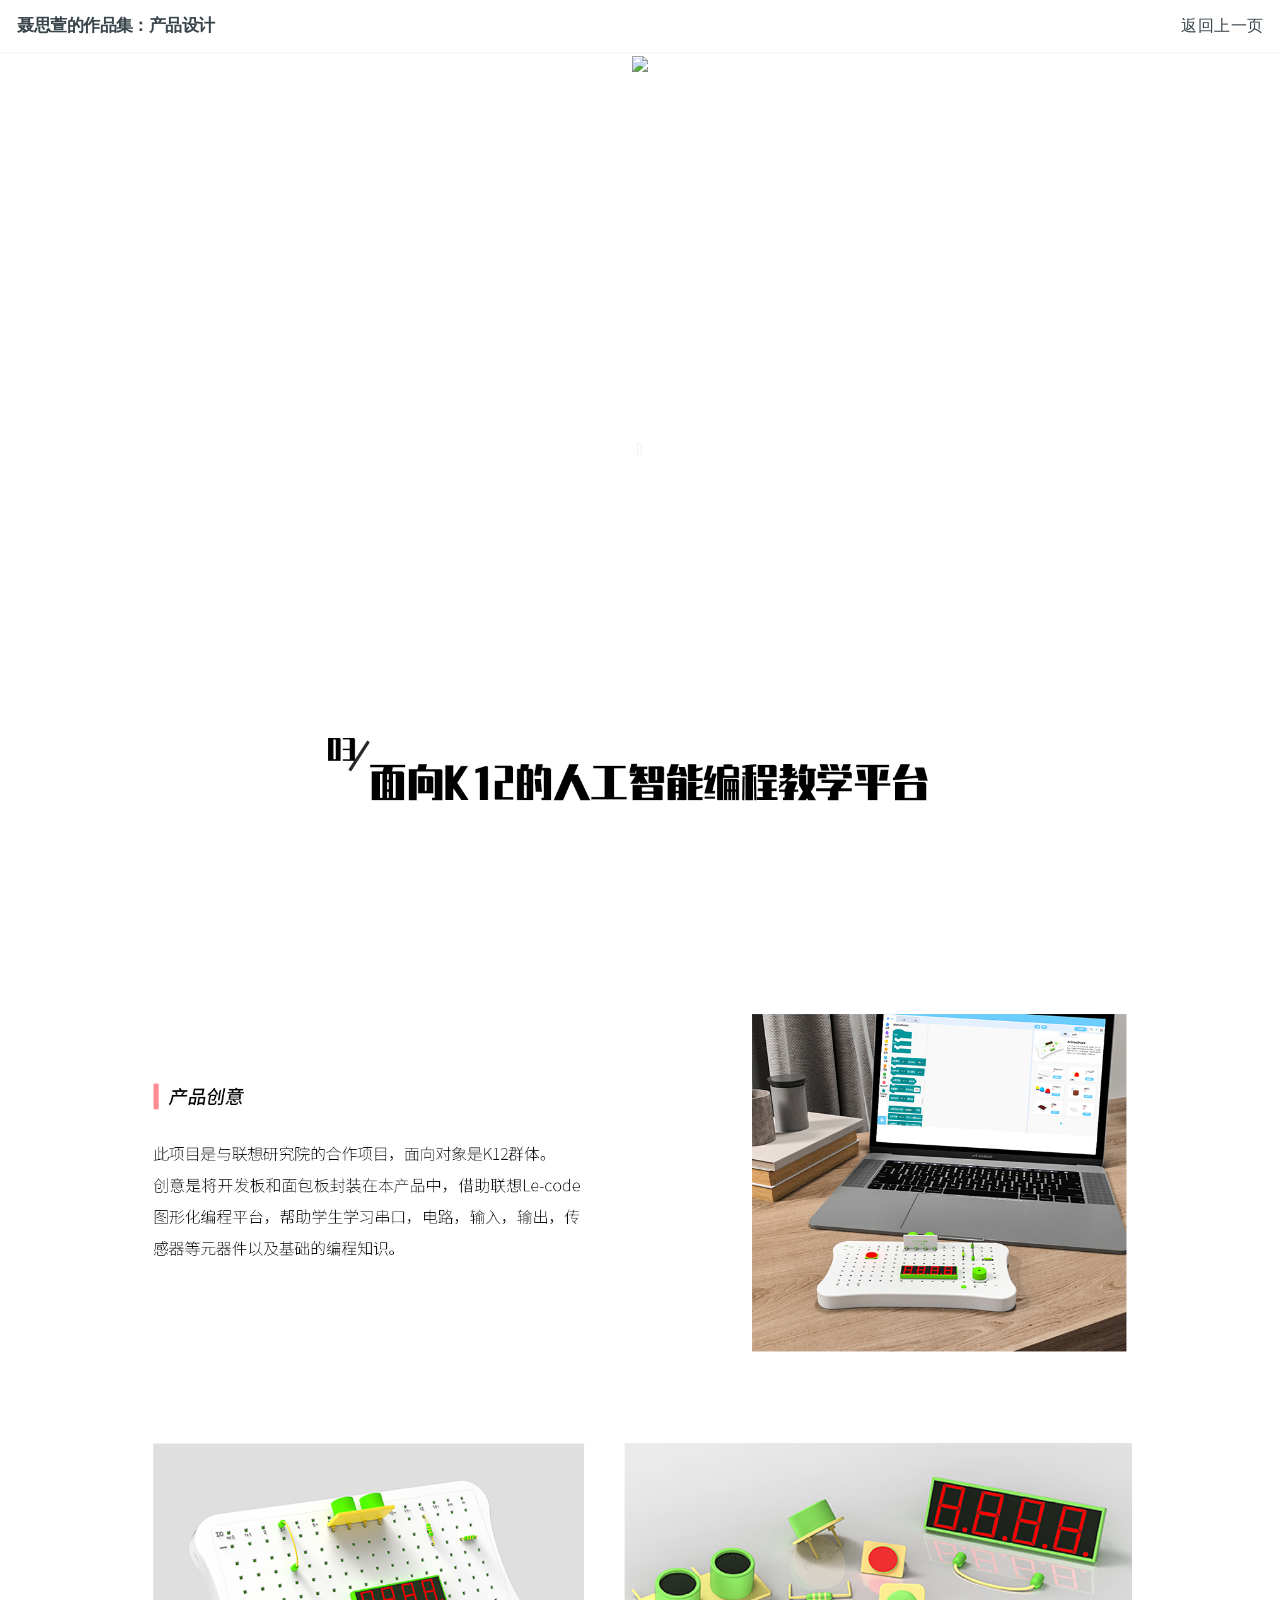
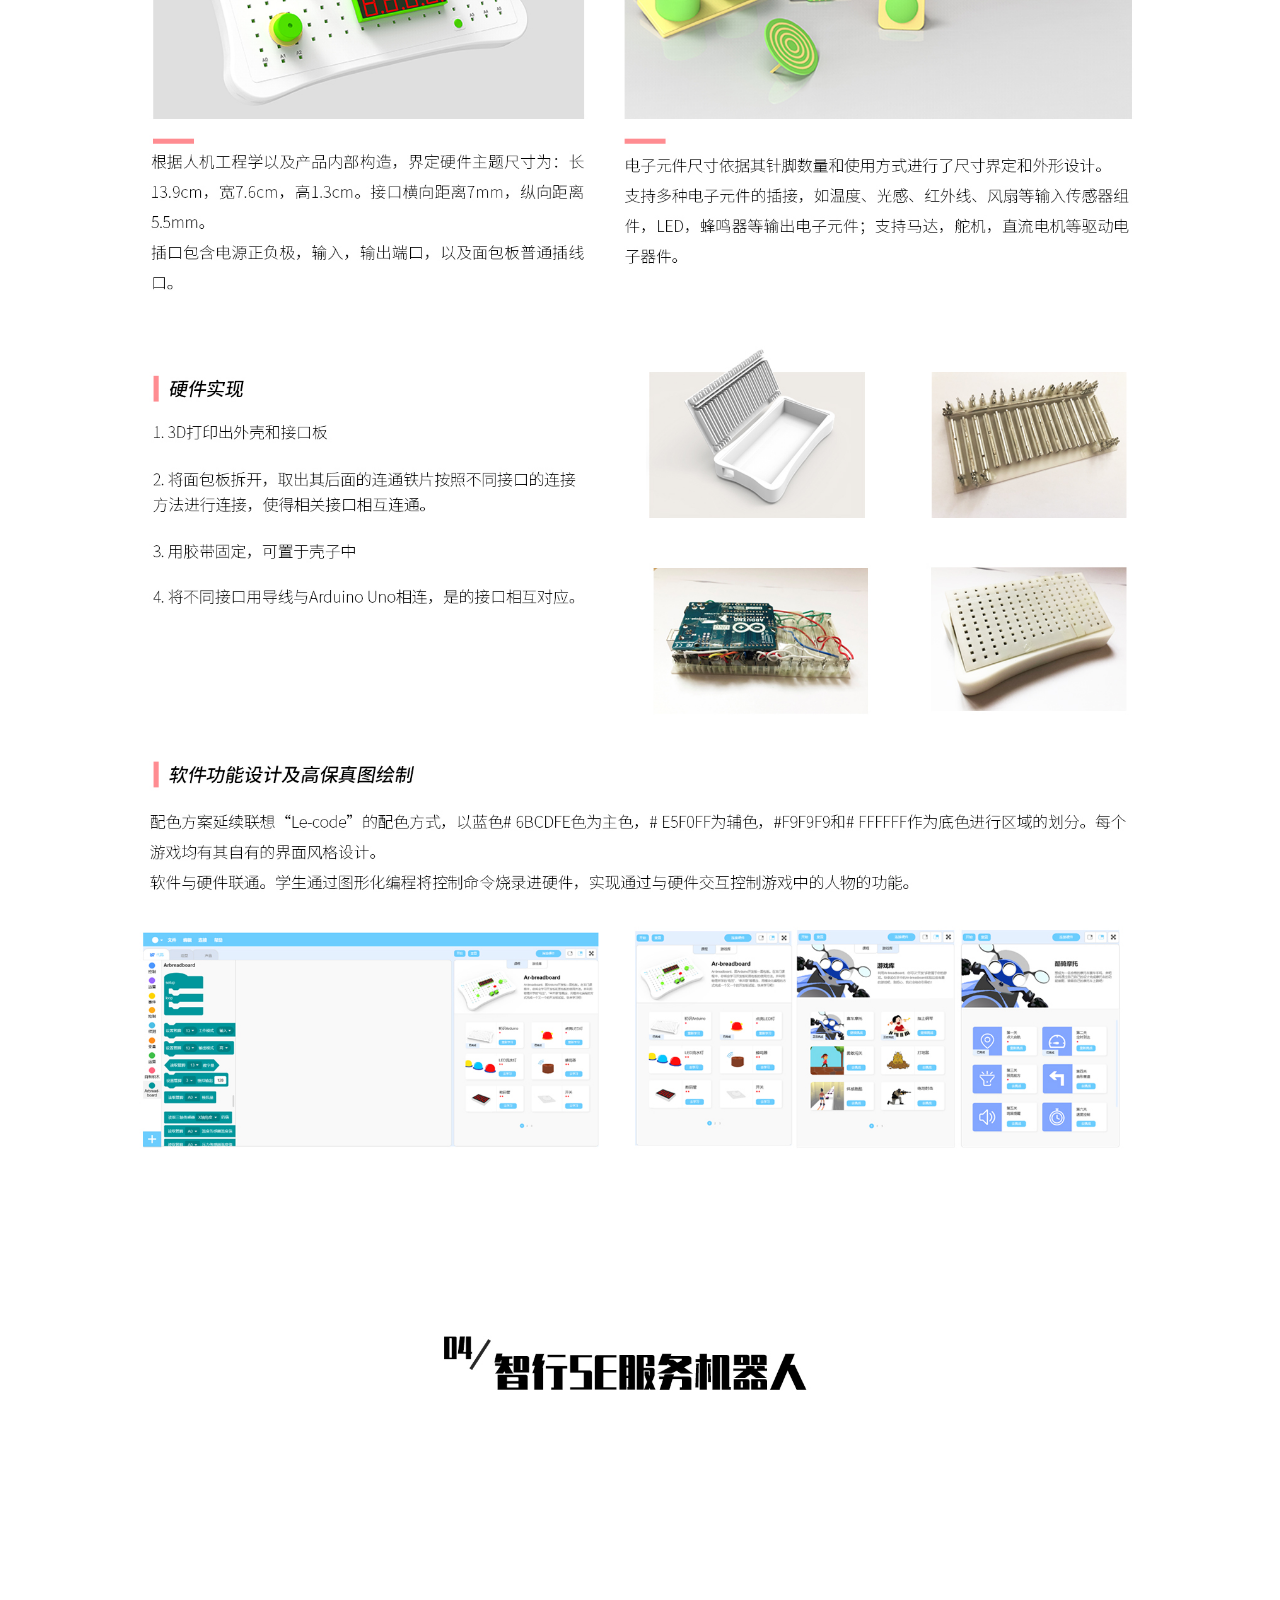
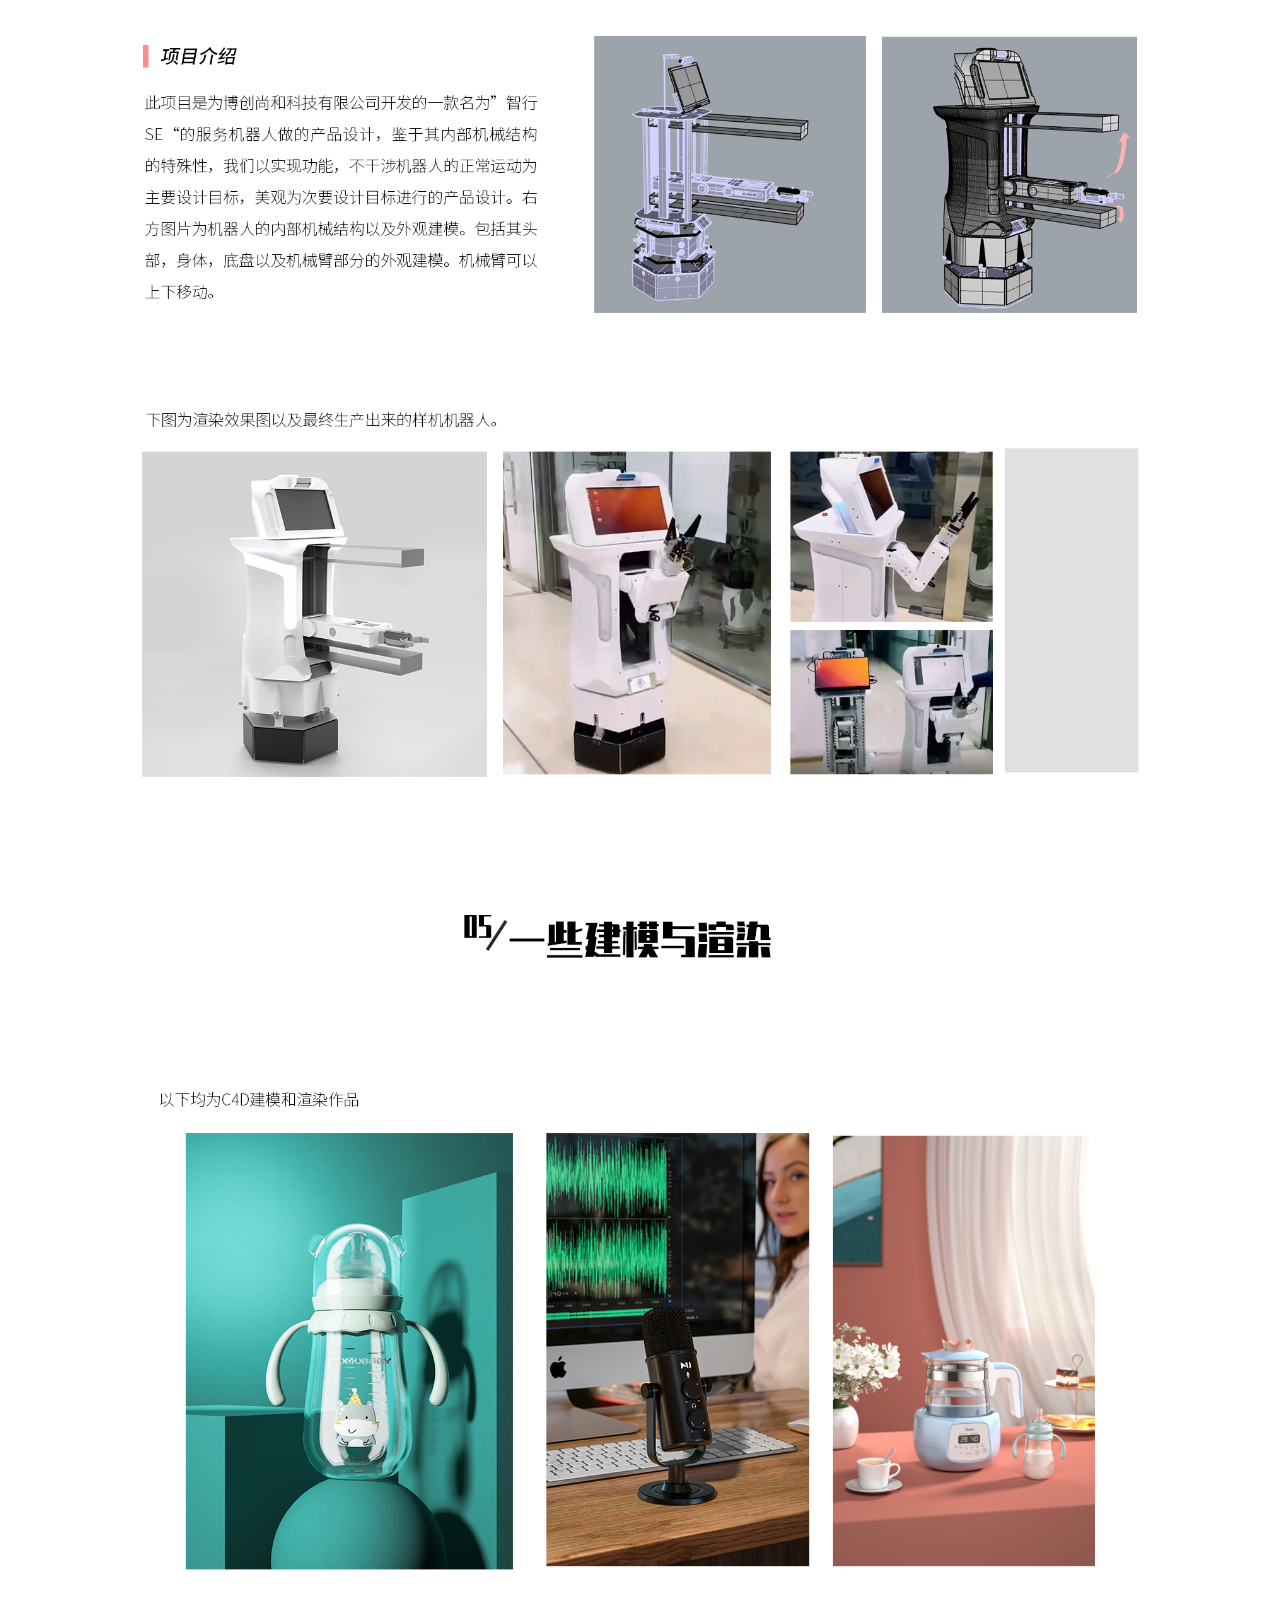
==== ID.html @ 403e27be "Rename pr.html to ID.html" ====
<!DOCTYPE html>
<html>

<head>
    <meta charset="utf-8" />
    <meta name="viewport" content="width=device-width, initial-scale=1, user-scalable=no" />
    <link rel="stylesheet" href="assets/css/main.css" />
    <noscript>
        <link rel="stylesheet" href="assets/css/noscript.css" />
    </noscript>

    <title>作品集：产品设计作品</title>
    <style>
        img {
            max-width: 90%;
        }
    </style>
</head>

<body>

    <!-- Header -->
    <header id="header">
        <h1>聂思萱的作品集：产品设计</h1>
        <nav>
            <ul>
                <li><a href="javascript:history.go(-1);">返回上一页</a></li>
            </ul>
        </nav>
    </header>
    <p style="text-align: center;">

        <img src="./images/01.jpg">

    </p>
    <iframe src="//player.bilibili.com/player.html?aid=780951243&bvid=BV1B24y1M7Qs&cid=1052634555&page=1&high_quality=1&danmaku=0" allowfullscreen="allowfullscreen" width="100%" height="500" scrolling="no" frameborder="0" sandbox="allow-top-navigation allow-same-origin allow-forms allow-scripts"></iframe> 
      <p style="text-align: center;">

        <img src="./images/02.jpg">

    </p>


    </p>
</body>

</html>
---- assets/css/main.css ----
@import url("https://fonts.googleapis.com/css?family=Source+Sans+Pro:300,900");
@import url("fontawesome-all.min.css");

/*
	Big Picture by HTML5 UP
	html5up.net | @ajlkn
	Free for personal and commercial use under the CCA 3.0 license (html5up.net/license)
*/

html,
body,
div,
span,
applet,
object,
iframe,
h1,
h2,
h3,
h4,
h5,
h6,
p,
blockquote,
pre,
a,
abbr,
acronym,
address,
big,
cite,
code,
del,
dfn,
em,
img,
ins,
kbd,
q,
s,
samp,
small,
strike,
strong,
sub,
sup,
tt,
var,
b,
u,
i,
center,
dl,
dt,
dd,
ol,
ul,
li,
fieldset,
form,
label,
legend,
table,
caption,
tbody,
tfoot,
thead,
tr,
th,
td,
article,
aside,
canvas,
details,
embed,
figure,
figcaption,
footer,
header,
hgroup,
menu,
nav,
output,
ruby,
section,
summary,
time,
mark,
audio,
video {
    margin: 0;
    padding: 0;
    border: 0;
    font-size: 100%;
    font: inherit;
    vertical-align: baseline;
}

article,
aside,
details,
figcaption,
figure,
footer,
header,
hgroup,
menu,
nav,
section {
    display: block;
}

body {
    line-height: 1;
}

ol,
ul {
    list-style: none;
}

blockquote,
q {
    quotes: none;
}

blockquote:before,
blockquote:after,
q:before,
q:after {
    content: '';
    content: none;
}

table {
    border-collapse: collapse;
    border-spacing: 0;
}

body {
    -webkit-text-size-adjust: none;
}

mark {
    background-color: transparent;
    color: inherit;
}

input::-moz-focus-inner {
    border: 0;
    padding: 0;
}

input,
select,
textarea {
    -moz-appearance: none;
    -webkit-appearance: none;
    -ms-appearance: none;
    appearance: none;
}

/* Basic */

@-ms-viewport {
    width: device-width;
}

html {
    height: 100%;
}

html {
    box-sizing: border-box;
}

*,
*:before,
*:after {
    box-sizing: inherit;
}

body {
    background: #ffffff;
    height: 100%;
    min-width: 320px;
}

body.is-preload *,
body.is-preload *:before,
body.is-preload *:after {
    -moz-animation: none !important;
    -webkit-animation: none !important;
    -ms-animation: none !important;
    animation: none !important;
    -moz-transition: none !important;
    -webkit-transition: none !important;
    -ms-transition: none !important;
    transition: none !important;
}

/* Spinner */

@-moz-keyframes spinner-rotate {
    0% {
        -moz-transform: scale(1) rotate(0deg);
        -webkit-transform: scale(1) rotate(0deg);
        -ms-transform: scale(1) rotate(0deg);
        transform: scale(1) rotate(0deg);
    }

    100% {
        -moz-transform: scale(1) rotate(360deg);
        -webkit-transform: scale(1) rotate(360deg);
        -ms-transform: scale(1) rotate(360deg);
        transform: scale(1) rotate(360deg);
    }
}

@-webkit-keyframes spinner-rotate {
    0% {
        -moz-transform: scale(1) rotate(0deg);
        -webkit-transform: scale(1) rotate(0deg);
        -ms-transform: scale(1) rotate(0deg);
        transform: scale(1) rotate(0deg);
    }

    100% {
        -moz-transform: scale(1) rotate(360deg);
        -webkit-transform: scale(1) rotate(360deg);
        -ms-transform: scale(1) rotate(360deg);
        transform: scale(1) rotate(360deg);
    }
}

@-ms-keyframes spinner-rotate {
    0% {
        -moz-transform: scale(1) rotate(0deg);
        -webkit-transform: scale(1) rotate(0deg);
        -ms-transform: scale(1) rotate(0deg);
        transform: scale(1) rotate(0deg);
    }

    100% {
        -moz-transform: scale(1) rotate(360deg);
        -webkit-transform: scale(1) rotate(360deg);
        -ms-transform: scale(1) rotate(360deg);
        transform: scale(1) rotate(360deg);
    }
}

@keyframes spinner-rotate {
    0% {
        -moz-transform: scale(1) rotate(0deg);
        -webkit-transform: scale(1) rotate(0deg);
        -ms-transform: scale(1) rotate(0deg);
        transform: scale(1) rotate(0deg);
    }

    100% {
        -moz-transform: scale(1) rotate(360deg);
        -webkit-transform: scale(1) rotate(360deg);
        -ms-transform: scale(1) rotate(360deg);
        transform: scale(1) rotate(360deg);
    }
}

/* Loader */

@-moz-keyframes spinner-show {
    0% {
        opacity: 0;
    }

    100% {
        opacity: 1;
    }
}

@-webkit-keyframes spinner-show {
    0% {
        opacity: 0;
    }

    100% {
        opacity: 1;
    }
}

@-ms-keyframes spinner-show {
    0% {
        opacity: 0;
    }

    100% {
        opacity: 1;
    }
}

@keyframes spinner-show {
    0% {
        opacity: 0;
    }

    100% {
        opacity: 1;
    }
}

@-moz-keyframes spinner-hide {
    0% {
        -moz-transform: scale(1) rotate(0deg);
        -webkit-transform: scale(1) rotate(0deg);
        -ms-transform: scale(1) rotate(0deg);
        transform: scale(1) rotate(0deg);
        color: #e5e6e7;
        z-index: 100001;
    }

    99% {
        -moz-transform: scale(0.5) rotate(360deg);
        -webkit-transform: scale(0.5) rotate(360deg);
        -ms-transform: scale(0.5) rotate(360deg);
        transform: scale(0.5) rotate(360deg);
        color: #e5e6e7;
        z-index: 100001;
    }

    100% {
        -moz-transform: scale(0.5) rotate(360deg);
        -webkit-transform: scale(0.5) rotate(360deg);
        -ms-transform: scale(0.5) rotate(360deg);
        transform: scale(0.5) rotate(360deg);
        color: #e5e6e7;
        z-index: -1;
    }
}

@-webkit-keyframes spinner-hide {
    0% {
        -moz-transform: scale(1) rotate(0deg);
        -webkit-transform: scale(1) rotate(0deg);
        -ms-transform: scale(1) rotate(0deg);
        transform: scale(1) rotate(0deg);
        color: #e5e6e7;
        z-index: 100001;
    }

    99% {
        -moz-transform: scale(0.5) rotate(360deg);
        -webkit-transform: scale(0.5) rotate(360deg);
        -ms-transform: scale(0.5) rotate(360deg);
        transform: scale(0.5) rotate(360deg);
        color: #e5e6e7;
        z-index: 100001;
    }

    100% {
        -moz-transform: scale(0.5) rotate(360deg);
        -webkit-transform: scale(0.5) rotate(360deg);
        -ms-transform: scale(0.5) rotate(360deg);
        transform: scale(0.5) rotate(360deg);
        color: #e5e6e7;
        z-index: -1;
    }
}

@-ms-keyframes spinner-hide {
    0% {
        -moz-transform: scale(1) rotate(0deg);
        -webkit-transform: scale(1) rotate(0deg);
        -ms-transform: scale(1) rotate(0deg);
        transform: scale(1) rotate(0deg);
        color: #e5e6e7;
        z-index: 100001;
    }

    99% {
        -moz-transform: scale(0.5) rotate(360deg);
        -webkit-transform: scale(0.5) rotate(360deg);
        -ms-transform: scale(0.5) rotate(360deg);
        transform: scale(0.5) rotate(360deg);
        color: #e5e6e7;
        z-index: 100001;
    }

    100% {
        -moz-transform: scale(0.5) rotate(360deg);
        -webkit-transform: scale(0.5) rotate(360deg);
        -ms-transform: scale(0.5) rotate(360deg);
        transform: scale(0.5) rotate(360deg);
        color: #e5e6e7;
        z-index: -1;
    }
}

@keyframes spinner-hide {
    0% {
        -moz-transform: scale(1) rotate(0deg);
        -webkit-transform: scale(1) rotate(0deg);
        -ms-transform: scale(1) rotate(0deg);
        transform: scale(1) rotate(0deg);
        color: #e5e6e7;
        z-index: 100001;
    }

    99% {
        -moz-transform: scale(0.5) rotate(360deg);
        -webkit-transform: scale(0.5) rotate(360deg);
        -ms-transform: scale(0.5) rotate(360deg);
        transform: scale(0.5) rotate(360deg);
        color: #e5e6e7;
        z-index: 100001;
    }

    100% {
        -moz-transform: scale(0.5) rotate(360deg);
        -webkit-transform: scale(0.5) rotate(360deg);
        -ms-transform: scale(0.5) rotate(360deg);
        transform: scale(0.5) rotate(360deg);
        color: #e5e6e7;
        z-index: -1;
    }
}

@-moz-keyframes overlay-hide {
    0% {
        opacity: 1;
        z-index: 100000;
    }

    15% {
        opacity: 1;
        z-index: 100000;
    }

    99% {
        opacity: 0;
        z-index: 100000;
    }

    100% {
        opacity: 0;
        z-index: -1;
    }
}

@-webkit-keyframes overlay-hide {
    0% {
        opacity: 1;
        z-index: 100000;
    }

    15% {
        opacity: 1;
        z-index: 100000;
    }

    99% {
        opacity: 0;
        z-index: 100000;
    }

    100% {
        opacity: 0;
        z-index: -1;
    }
}

@-ms-keyframes overlay-hide {
    0% {
        opacity: 1;
        z-index: 100000;
    }

    15% {
        opacity: 1;
        z-index: 100000;
    }

    99% {
        opacity: 0;
        z-index: 100000;
    }

    100% {
        opacity: 0;
        z-index: -1;
    }
}

@keyframes overlay-hide {
    0% {
        opacity: 1;
        z-index: 100000;
    }

    15% {
        opacity: 1;
        z-index: 100000;
    }

    99% {
        opacity: 0;
        z-index: 100000;
    }

    100% {
        opacity: 0;
        z-index: -1;
    }
}

body {
    text-decoration: none;
}

body:before {
    -moz-animation: spinner-show 1.5s 1 0.25s ease forwards, spinner-hide 0.25s ease-in-out forwards !important;
    -webkit-animation: spinner-show 1.5s 1 0.25s ease forwards, spinner-hide 0.25s ease-in-out forwards !important;
    -ms-animation: spinner-show 1.5s 1 0.25s ease forwards, spinner-hide 0.25s ease-in-out forwards !important;
    animation: spinner-show 1.5s 1 0.25s ease forwards, spinner-hide 0.25s ease-in-out forwards !important;
    -moz-transform-origin: 50% 50%;
    -webkit-transform-origin: 50% 50%;
    -ms-transform-origin: 50% 50%;
    transform-origin: 50% 50%;
    -moz-osx-font-smoothing: grayscale;
    -webkit-font-smoothing: antialiased;
    font-family: FontAwesome;
    font-style: normal;
    font-weight: normal;
    text-transform: none !important;
    color: #e5e6e7;
    content: '\f1ce';
    cursor: default;
    display: block;
    font-size: 2em;
    height: 2em;
    left: 50%;
    line-height: 2em;
    margin: -1em 0 0 -1em;
    opacity: 0;
    position: fixed;
    text-align: center;
    top: 50%;
    width: 2em;
    z-index: -1;
}

body:after {
    -moz-animation: overlay-hide 1.5s ease-in forwards !important;
    -webkit-animation: overlay-hide 1.5s ease-in forwards !important;
    -ms-animation: overlay-hide 1.5s ease-in forwards !important;
    animation: overlay-hide 1.5s ease-in forwards !important;
    background: #ffffff;
    content: '';
    display: block;
    height: 100%;
    left: 0;
    opacity: 0;
    position: fixed;
    top: 0;
    width: 100%;
    z-index: -1;
}

body.is-preload:before {
    -moz-animation: spinner-show 1.5s 1 0.25s ease forwards, spinner-rotate 0.75s infinite linear !important;
    -webkit-animation: spinner-show 1.5s 1 0.25s ease forwards, spinner-rotate 0.75s infinite linear !important;
    -ms-animation: spinner-show 1.5s 1 0.25s ease forwards, spinner-rotate 0.75s infinite linear !important;
    animation: spinner-show 1.5s 1 0.25s ease forwards, spinner-rotate 0.75s infinite linear !important;
    z-index: 100001;
}

body.is-preload:after {
    -moz-animation: none !important;
    -webkit-animation: none !important;
    -ms-animation: none !important;
    animation: none !important;
    opacity: 1;
    z-index: 100000;
}

@media (-webkit-min-device-pixel-ratio: 2) {

    body:before {
        line-height: 2.025em;
    }

}

/* Type */

body,
input,
textarea,
select {
    font-family: "Source Sans Pro", "sans-serif";
    font-weight: 300;
    font-size: 18pt;
    line-height: 1.75em;
    color: #39454b;
    letter-spacing: 0.025em;
}

@media screen and (max-width: 1920px) {

    body,
    input,
    textarea,
    select {
        font-size: 17pt;
    }

}

@media screen and (max-width: 1680px) {

    body,
    input,
    textarea,
    select {
        font-size: 15pt;
    }

}

@media screen and (max-width: 1280px) {

    body,
    input,
    textarea,
    select {
        font-size: 13pt;
    }

}

@media screen and (max-width: 1000px) {

    body,
    input,
    textarea,
    select {
        font-size: 13pt;
    }

}

@media screen and (max-width: 736px) {

    body,
    input,
    textarea,
    select {
        font-size: 12pt;
        line-height: 1.5em;
    }

}

h1,
h2,
h3,
h4,
h5,
h6 {
    font-weight: 900;
    color: inherit;
    letter-spacing: -0.0325em;
}

h1 a,
h2 a,
h3 a,
h4 a,
h5 a,
h6 a {
    color: inherit;
    text-decoration: none;
}

h2 {
    font-size: 2.25em;
    line-height: 1.25em;
    letter-spacing: -0.05em;
}

@media screen and (max-width: 736px) {

    h2 {
        font-size: 1.5em;
    }

}

strong,
b {
    font-weight: 900;
    color: inherit;
}

em,
i {
    font-style: italic;
}

a {
    -moz-transition: color 0.2s ease-in-out;
    -webkit-transition: color 0.2s ease-in-out;
    -ms-transition: color 0.2s ease-in-out;
    transition: color 0.2s ease-in-out;
    color: #98c593;
}

sub {
    position: relative;
    top: 0.5em;
    font-size: 0.8em;
}

sup {
    position: relative;
    top: -0.5em;
    font-size: 0.8em;
}

hr {
    border: 0;
    border-top: solid 1px #e5e6e7;
}

blockquote {
    border-left: solid 0.5em #e5e6e7;
    padding: 1em 0 1em 2em;
    font-style: italic;
}

p,
ul,
ol,
dl,
table {
    margin-bottom: 1em;
}

/* Box */

.box {
    background: #ffffff;
    color: #39454b;
    padding: 2em;
}

.box> :last-child {
    margin-bottom: 0;
}

.box.style2 {
    padding: 3.5em 2.5em 3.5em 2.5em;
}

@media screen and (max-width: 736px) {

    .box {
        padding: 1em;
    }

    .box.style2 {
        padding: 1.5em 1.25em 1.5em 1.25em;
        background-color: rgba(255, 255, 255, 0.9);
    }

}

/* Button */

input[type="button"],
input[type="submit"],
input[type="reset"],
.button,
button {
    -moz-appearance: none;
    -webkit-appearance: none;
    -ms-appearance: none;
    appearance: none;
    -moz-transition: background-color 0.2s ease-in-out;
    -webkit-transition: background-color 0.2s ease-in-out;
    -ms-transition: background-color 0.2s ease-in-out;
    transition: background-color 0.2s ease-in-out;
    background-color: #98c593;
    border: 0;
    border-radius: 3.5em;
    color: #ffffff;
    cursor: pointer;
    display: inline-block;
    height: 3.5em;
    line-height: 3.5em;
    outline: 0;
    padding: 0 2em 0 2em;
    position: relative;
    text-align: center;
    text-decoration: none;
}

input[type="button"].down,
input[type="submit"].down,
input[type="reset"].down,
.button.down,
button.down {
    width: 5em;
    height: 5em;
    line-height: 4.5em;
    padding: 0;
    background-image: url("images/dark-arrow.svg");
    background-position: center center;
    background-repeat: no-repeat;
    text-indent: -10em;
    overflow: hidden;
}

input[type="button"].down.anchored,
input[type="submit"].down.anchored,
input[type="reset"].down.anchored,
.button.down.anchored,
button.down.anchored {
    bottom: 0;
    border-bottom: 0;
    border-radius: 3em 3em 0 0;
    height: 4.5em;
    margin-left: -2.5em;
}

input[type="button"].anchored,
input[type="submit"].anchored,
input[type="reset"].anchored,
.button.anchored,
button.anchored {
    position: absolute;
    left: 50%;
}

input[type="button"]:hover,
input[type="submit"]:hover,
input[type="reset"]:hover,
.button:hover,
button:hover {
    background-color: #a8cea4;
}

input[type="button"]:active,
input[type="submit"]:active,
input[type="reset"]:active,
.button:active,
button:active {
    background-color: #88bc82;
}

input[type="button"].style2,
input[type="submit"].style2,
input[type="reset"].style2,
.button.style2,
button.style2 {
    background-color: transparent;
    border: solid 2px #e5e6e7;
    color: inherit;
}

input[type="button"].style2:hover,
input[type="submit"].style2:hover,
input[type="reset"].style2:hover,
.button.style2:hover,
button.style2:hover {
    background-color: rgba(229, 230, 231, 0.25);
}

input[type="button"].style2:active,
input[type="submit"].style2:active,
input[type="reset"].style2:active,
.button.style2:active,
button.style2:active {
    background-color: rgba(229, 230, 231, 0.375);
}

input[type="button"].style2.down,
input[type="submit"].style2.down,
input[type="reset"].style2.down,
.button.style2.down,
button.style2.down {
    background-image: url("images/arrow.svg");
}

/* Form */

form {
    margin: 0 0 2em 0;
}

form> :last-child {
    margin-bottom: 0;
}

form>.fields {
    display: -moz-flex;
    display: -webkit-flex;
    display: -ms-flex;
    display: flex;
    -moz-flex-wrap: wrap;
    -webkit-flex-wrap: wrap;
    -ms-flex-wrap: wrap;
    flex-wrap: wrap;
    width: calc(100% + 3em);
    margin: -1.5em 0 2em -1.5em;
}

form>.fields>.field {
    -moz-flex-grow: 0;
    -webkit-flex-grow: 0;
    -ms-flex-grow: 0;
    flex-grow: 0;
    -moz-flex-shrink: 0;
    -webkit-flex-shrink: 0;
    -ms-flex-shrink: 0;
    flex-shrink: 0;
    padding: 1.5em 0 0 1.5em;
    width: calc(100% - 1.5em);
}

form>.fields>.field.half {
    width: calc(50% - 0.75em);
}

form>.fields>.field.third {
    width: calc(100%/3 - 0.5em);
}

form>.fields>.field.quarter {
    width: calc(25% - 0.375em);
}

@media screen and (max-width: 480px) {

    form>.fields {
        width: calc(100% + 2em);
        margin: -1em 0 2em -1em;
    }

    form>.fields>.field {
        padding: 1em 0 0 1em;
        width: calc(100% - 1em);
    }

    form>.fields>.field.half {
        width: calc(100% - 1em);
    }

    form>.fields>.field.third {
        width: calc(100% - 1em);
    }

    form>.fields>.field.quarter {
        width: calc(100% - 1em);
    }

}

label {
    display: block;
}

input[type="text"],
input[type="password"],
input[type="email"],
input[type="tel"],
input[type="search"],
input[type="url"],
select,
textarea {
    -moz-appearance: none;
    -webkit-appearance: none;
    -ms-appearance: none;
    appearance: none;
    -moz-transition: border-color 0.2s ease-in-out, color 0.2s ease-in-out;
    -webkit-transition: border-color 0.2s ease-in-out, color 0.2s ease-in-out;
    -ms-transition: border-color 0.2s ease-in-out, color 0.2s ease-in-out;
    transition: border-color 0.2s ease-in-out, color 0.2s ease-in-out;
    color: #39454b;
    display: block;
    width: 100%;
    padding: 0.65em 0.75em;
    background: none;
    border: solid 2px #e5e6e7;
    color: inherit;
    border-radius: 0.5em;
    outline: none;
}

input[type="text"]:focus,
input[type="password"]:focus,
input[type="email"]:focus,
input[type="tel"]:focus,
input[type="search"]:focus,
input[type="url"]:focus,
select:focus,
textarea:focus {
    border-color: #9ac8e9;
}

input[type="text"],
input[type="password"],
input[type="email"],
input[type="tel"],
input[type="search"],
input[type="url"],
select {
    line-height: 1.35em;
}

textarea {
    min-height: 8em;
}

::-moz-focus-inner {
    border: 0;
}

::-webkit-input-placeholder {
    opacity: 0.375;
}

:-moz-placeholder {
    opacity: 0.375;
}

::-moz-placeholder {
    opacity: 0.375;
}

:-ms-input-placeholder {
    opacity: 0.375;
}

/* Icon */

.icon {
    text-decoration: none;
    position: relative;
    text-decoration: none;
}

.icon:before {
    -moz-osx-font-smoothing: grayscale;
    -webkit-font-smoothing: antialiased;
    display: inline-block;
    font-style: normal;
    font-variant: normal;
    text-rendering: auto;
    line-height: 1;
    text-transform: none !important;
    font-family: 'Font Awesome 5 Free';
    font-weight: 400;
}

.icon:before {
    line-height: inherit;
}

.icon>.label {
    display: none;
}

.icon.solid:before {
    font-weight: 900;
}

.icon.brands:before {
    font-family: 'Font Awesome 5 Brands';
}

/* Image */

.image {
    position: relative;
    display: inline-block;
}

.image:before {
    content: '';
    position: absolute;
    left: 0;
    top: 0;
    width: 100%;
    height: 100%;
    background: url("images/overlay.png");
}

.image img {
    display: block;
    width: 100%;
}

.image.featured {
    display: block;
    width: 100%;
    margin: 0 0 2em 0;
}

.image.fit {
    display: block;
    width: 100%;
}

.image.left {
    float: left;
    margin: 0 2em 2em 0;
}

.image.centered {
    display: block;
    margin: 0 0 2em 0;
}

.image.centered img {
    margin: 0 auto;
    width: auto;
}

/* List */

ul.default {
    list-style: disc;
    padding-left: 1em;
}

ul.default li {
    padding-left: 0.5em;
}

ul.menu {
    cursor: default;
}

ul.menu li {
    display: inline-block;
    line-height: 1em;
    border-left: solid 1px #e5e6e7;
    padding: 0 0 0 0.5em;
    margin: 0 0 0 0.5em;
}

ul.menu li:first-child {
    border-left: 0;
    padding-left: 0;
    margin-left: 0;
}

ol.default {
    list-style: decimal;
    padding-left: 1.25em;
}

ol.default li {
    padding-left: 0.25em;
}

/* Actions */

ul.actions {
    display: -moz-flex;
    display: -webkit-flex;
    display: -ms-flex;
    display: flex;
    cursor: default;
    list-style: none;
    margin-left: -1em;
    padding-left: 0;
}

ul.actions li {
    padding: 0 0 0 1em;
    vertical-align: middle;
}

ul.actions.special {
    -moz-justify-content: center;
    -webkit-justify-content: center;
    -ms-justify-content: center;
    justify-content: center;
    width: 100%;
    margin-left: 0;
}

ul.actions.special li:first-child {
    padding-left: 0;
}

ul.actions.stacked {
    -moz-flex-direction: column;
    -webkit-flex-direction: column;
    -ms-flex-direction: column;
    flex-direction: column;
    margin-left: 0;
}

ul.actions.stacked li {
    padding: 1.3em 0 0 0;
}

ul.actions.stacked li:first-child {
    padding-top: 0;
}

ul.actions.fit {
    width: calc(100% + 1em);
}

ul.actions.fit li {
    -moz-flex-grow: 1;
    -webkit-flex-grow: 1;
    -ms-flex-grow: 1;
    flex-grow: 1;
    -moz-flex-shrink: 1;
    -webkit-flex-shrink: 1;
    -ms-flex-shrink: 1;
    flex-shrink: 1;
    width: 100%;
}

ul.actions.fit li>* {
    width: 100%;
}

ul.actions.fit.stacked {
    width: 100%;
}

@media screen and (max-width: 480px) {

    ul.actions:not(.fixed) {
        -moz-flex-direction: column;
        -webkit-flex-direction: column;
        -ms-flex-direction: column;
        flex-direction: column;
        margin-left: 0;
        width: 100% !important;
    }

    ul.actions:not(.fixed) li {
        -moz-flex-grow: 1;
        -webkit-flex-grow: 1;
        -ms-flex-grow: 1;
        flex-grow: 1;
        -moz-flex-shrink: 1;
        -webkit-flex-shrink: 1;
        -ms-flex-shrink: 1;
        flex-shrink: 1;
        padding: 1em 0 0 0;
        text-align: center;
        width: 100%;
    }

    ul.actions:not(.fixed) li>* {
        width: 100%;
    }

    ul.actions:not(.fixed) li:first-child {
        padding-top: 0;
    }

    ul.actions:not(.fixed) li input[type="submit"],
    ul.actions:not(.fixed) li input[type="reset"],
    ul.actions:not(.fixed) li input[type="button"],
    ul.actions:not(.fixed) li button,
    ul.actions:not(.fixed) li .button {
        width: 100%;
    }

    ul.actions:not(.fixed) li input[type="submit"].icon:before,
    ul.actions:not(.fixed) li input[type="reset"].icon:before,
    ul.actions:not(.fixed) li input[type="button"].icon:before,
    ul.actions:not(.fixed) li button.icon:before,
    ul.actions:not(.fixed) li .button.icon:before {
        margin-left: -0.5rem;
    }

}

/* Icons */

ul.icons {
    cursor: default;
}

ul.icons li {
    display: inline-block;
}

ul.icons a {
    display: inline-block;
    width: 2em;
    height: 2em;
    line-height: 2em;
    text-align: center;
    border: 0;
}

/* Sections/Article */

header {
    margin-bottom: 1em;
}

header p {
    display: block;
    margin: 1em 0 0 0;
    padding: 0 0 0.5em 0;
}

footer {
    margin-top: 2em;
}

/* Table */

table {
    width: 100%;
}

table.default {
    width: 100%;
}

table.default tbody tr:nth-child(2n+2) {
    background: rgba(229, 230, 231, 0.5);
}

table.default td {
    padding: 0.5em 1em 0.5em 1em;
}

table.default th {
    text-align: left;
    font-weight: 900;
    padding: 0.5em 1em 0.5em 1em;
}

table.default thead {
    background: #39454b;
    color: #ffffff;
}

table.default tfoot {
    background: #e5e6e7;
}

/* Poptrox */

.poptrox-popup {
    -moz-box-sizing: content-box;
    -webkit-box-sizing: content-box;
    -ms-box-sizing: content-box;
    box-sizing: content-box;
    background: #fff;
    padding-bottom: 3em;
    box-shadow: 0 0.1em 0.15em 0 rgba(0, 0, 0, 0.15);
}

.poptrox-popup .loader {
    position: absolute;
    top: 50%;
    left: 50%;
    margin: -1em 0 0 -1em;
    width: 2em;
    height: 2em;
    display: block;
    font-size: 2em;
}

.poptrox-popup .loader:before {
    -moz-animation: spinner-rotate 0.75s infinite linear !important;
    -webkit-animation: spinner-rotate 0.75s infinite linear !important;
    -ms-animation: spinner-rotate 0.75s infinite linear !important;
    animation: spinner-rotate 0.75s infinite linear !important;
    -moz-osx-font-smoothing: grayscale;
    -webkit-font-smoothing: antialiased;
    font-family: FontAwesome;
    font-style: normal;
    font-weight: normal;
    text-transform: none !important;
    color: #e5e6e7;
    content: '\f1ce';
    cursor: default;
    display: block;
    height: 2em;
    left: 0;
    line-height: 2em;
    position: absolute;
    text-align: center;
    top: 0;
    width: 2em;
}

.poptrox-popup .caption {
    position: absolute;
    bottom: 0;
    left: 0;
    background: #ffffff;
    width: 100%;
    height: 3em;
    line-height: 2.8em;
    text-align: center;
    cursor: default;
    z-index: 1;
    font-size: 0.9em;
}

.poptrox-popup .nav-next,
.poptrox-popup .nav-previous {
    -moz-transition: opacity 0.2s ease-in-out;
    -webkit-transition: opacity 0.2s ease-in-out;
    -ms-transition: opacity 0.2s ease-in-out;
    transition: opacity 0.2s ease-in-out;
    position: absolute;
    top: 0;
    width: 50%;
    height: 100%;
    opacity: 0;
    cursor: pointer;
    background: rgba(0, 0, 0, 0.01);
    -webkit-tap-highlight-color: rgba(255, 255, 255, 0);
}

.poptrox-popup .nav-next:before,
.poptrox-popup .nav-previous:before {
    content: '';
    position: absolute;
    width: 96px;
    height: 64px;
    background: url("images/poptrox-nav.svg");
    top: calc(50% - 1.5em);
    margin: -32px 0 0 0;
}

.poptrox-popup:hover .nav-next,
.poptrox-popup:hover .nav-previous {
    opacity: 0.5;
}

.poptrox-popup:hover .nav-next:hover,
.poptrox-popup:hover .nav-previous:hover {
    opacity: 1.0;
}

.poptrox-popup .nav-previous:before {
    -moz-transform: scaleX(-1);
    -webkit-transform: scaleX(-1);
    -ms-transform: scaleX(-1);
    transform: scaleX(-1);
    -ms-filter: "FlipH";
    filter: FlipH;
}

.poptrox-popup .nav-next {
    right: 0;
}

.poptrox-popup .nav-next:before {
    right: 0;
}

.poptrox-popup .nav-previous {
    left: 0;
}

.poptrox-popup .nav-previous:before {
    left: 0;
}

.poptrox-popup .closer {
    -moz-transition: opacity 0.2s ease-in-out;
    -webkit-transition: opacity 0.2s ease-in-out;
    -ms-transition: opacity 0.2s ease-in-out;
    transition: opacity 0.2s ease-in-out;
    position: absolute;
    top: 0;
    right: 0;
    width: 64px;
    height: 64px;
    text-indent: -9999px;
    z-index: 2;
    opacity: 0;
    -webkit-tap-highlight-color: rgba(255, 255, 255, 0);
}

.poptrox-popup .closer:before {
    content: '';
    display: block;
    position: absolute;
    right: 16px;
    top: 16px;
    width: 40px;
    height: 40px;
    border-radius: 100%;
    box-shadow: inset 0 0 0 2px #fff;
    background: url("images/poptrox-closer.svg") center center;
    color: #ffffff !important;
}

.poptrox-popup:hover .closer {
    opacity: 0.5;
}

.poptrox-popup:hover .closer:hover {
    opacity: 1.0;
}

body.is-touch .poptrox-popup .nav-next,
body.is-touch .poptrox-popup .nav-previous,
body.is-touch .poptrox-popup .closer {
    opacity: 1.0 !important;
}

@media screen and (max-width: 736px) {

    .poptrox-popup .nav-next:before,
    .poptrox-popup .nav-previous:before {
        width: 48px;
        height: 32px;
        background-size: contain;
        margin: -16px 0 0 0;
    }

    .poptrox-popup .closer:before {
        right: 12px;
        top: 12px;
        width: 20px;
        height: 20px;
        box-shadow: inset 0 0 0 1px #fff;
        background-size: contain;
        opacity: 0.65;
    }

}

/* Gallery */

.gallery {
    display: -moz-flex;
    display: -webkit-flex;
    display: -ms-flex;
    display: flex;
    -moz-flex-wrap: wrap;
    -webkit-flex-wrap: wrap;
    -ms-flex-wrap: wrap;
    flex-wrap: wrap;
    width: 45em;
    max-width: 100%;
    margin: 0 auto 2em auto;
}

.gallery article {
    -moz-transition: -moz-transform 1s ease, opacity 1s ease;
    -webkit-transition: -webkit-transform 1s ease, opacity 1s ease;
    -ms-transition: -ms-transform 1s ease, opacity 1s ease;
    transition: transform 1s ease, opacity 1s ease;
    -moz-transform: translateX(0);
    -webkit-transform: translateX(0);
    -ms-transform: translateX(0);
    transform: translateX(0);
    width: 50%;
    position: relative;
    opacity: 1.0;
}

.gallery article .image {
    margin: 0;
    display: block;
}

.gallery article:nth-last-child(1n) {
    -moz-transition-delay: 0.05s;
    -webkit-transition-delay: 0.05s;
    -ms-transition-delay: 0.05s;
    transition-delay: 0.05s;
}

.gallery article:nth-last-child(2n) {
    -moz-transition-delay: 0.05s;
    -webkit-transition-delay: 0.05s;
    -ms-transition-delay: 0.05s;
    transition-delay: 0.05s;
}

.gallery article:nth-last-child(2n) {
    -moz-transition-delay: 0.1s;
    -webkit-transition-delay: 0.1s;
    -ms-transition-delay: 0.1s;
    transition-delay: 0.1s;
}

.gallery article:nth-last-child(3n) {
    -moz-transition-delay: 0.1s;
    -webkit-transition-delay: 0.1s;
    -ms-transition-delay: 0.1s;
    transition-delay: 0.1s;
}

.gallery article:nth-last-child(3n) {
    -moz-transition-delay: 0.15s;
    -webkit-transition-delay: 0.15s;
    -ms-transition-delay: 0.15s;
    transition-delay: 0.15s;
}

.gallery article:nth-last-child(4n) {
    -moz-transition-delay: 0.15s;
    -webkit-transition-delay: 0.15s;
    -ms-transition-delay: 0.15s;
    transition-delay: 0.15s;
}

.gallery article:nth-last-child(4n) {
    -moz-transition-delay: 0.2s;
    -webkit-transition-delay: 0.2s;
    -ms-transition-delay: 0.2s;
    transition-delay: 0.2s;
}

.gallery article:nth-last-child(5n) {
    -moz-transition-delay: 0.2s;
    -webkit-transition-delay: 0.2s;
    -ms-transition-delay: 0.2s;
    transition-delay: 0.2s;
}

.gallery article:nth-last-child(5n) {
    -moz-transition-delay: 0.25s;
    -webkit-transition-delay: 0.25s;
    -ms-transition-delay: 0.25s;
    transition-delay: 0.25s;
}

.gallery article:nth-last-child(6n) {
    -moz-transition-delay: 0.25s;
    -webkit-transition-delay: 0.25s;
    -ms-transition-delay: 0.25s;
    transition-delay: 0.25s;
}

.gallery article:nth-last-child(6n) {
    -moz-transition-delay: 0.3s;
    -webkit-transition-delay: 0.3s;
    -ms-transition-delay: 0.3s;
    transition-delay: 0.3s;
}

.gallery article:nth-last-child(7n) {
    -moz-transition-delay: 0.3s;
    -webkit-transition-delay: 0.3s;
    -ms-transition-delay: 0.3s;
    transition-delay: 0.3s;
}

.gallery article:nth-last-child(7n) {
    -moz-transition-delay: 0.35s;
    -webkit-transition-delay: 0.35s;
    -ms-transition-delay: 0.35s;
    transition-delay: 0.35s;
}

.gallery article:nth-last-child(8n) {
    -moz-transition-delay: 0.35s;
    -webkit-transition-delay: 0.35s;
    -ms-transition-delay: 0.35s;
    transition-delay: 0.35s;
}

.gallery article:nth-last-child(8n) {
    -moz-transition-delay: 0.4s;
    -webkit-transition-delay: 0.4s;
    -ms-transition-delay: 0.4s;
    transition-delay: 0.4s;
}

.gallery article:nth-last-child(9n) {
    -moz-transition-delay: 0.4s;
    -webkit-transition-delay: 0.4s;
    -ms-transition-delay: 0.4s;
    transition-delay: 0.4s;
}

.gallery article:nth-last-child(9n) {
    -moz-transition-delay: 0.45s;
    -webkit-transition-delay: 0.45s;
    -ms-transition-delay: 0.45s;
    transition-delay: 0.45s;
}

.gallery article:nth-last-child(10n) {
    -moz-transition-delay: 0.45s;
    -webkit-transition-delay: 0.45s;
    -ms-transition-delay: 0.45s;
    transition-delay: 0.45s;
}

.gallery article:nth-last-child(10n) {
    -moz-transition-delay: 0.5s;
    -webkit-transition-delay: 0.5s;
    -ms-transition-delay: 0.5s;
    transition-delay: 0.5s;
}

.gallery article:nth-last-child(11n) {
    -moz-transition-delay: 0.5s;
    -webkit-transition-delay: 0.5s;
    -ms-transition-delay: 0.5s;
    transition-delay: 0.5s;
}

.gallery article:nth-last-child(11n) {
    -moz-transition-delay: 0.55s;
    -webkit-transition-delay: 0.55s;
    -ms-transition-delay: 0.55s;
    transition-delay: 0.55s;
}

.gallery article:nth-last-child(12n) {
    -moz-transition-delay: 0.55s;
    -webkit-transition-delay: 0.55s;
    -ms-transition-delay: 0.55s;
    transition-delay: 0.55s;
}

.gallery article:nth-last-child(12n) {
    -moz-transition-delay: 0.6s;
    -webkit-transition-delay: 0.6s;
    -ms-transition-delay: 0.6s;
    transition-delay: 0.6s;
}

.gallery article:nth-last-child(13n) {
    -moz-transition-delay: 0.6s;
    -webkit-transition-delay: 0.6s;
    -ms-transition-delay: 0.6s;
    transition-delay: 0.6s;
}

.gallery article:nth-last-child(13n) {
    -moz-transition-delay: 0.65s;
    -webkit-transition-delay: 0.65s;
    -ms-transition-delay: 0.65s;
    transition-delay: 0.65s;
}

.gallery article:nth-last-child(14n) {
    -moz-transition-delay: 0.65s;
    -webkit-transition-delay: 0.65s;
    -ms-transition-delay: 0.65s;
    transition-delay: 0.65s;
}

.gallery article:nth-last-child(14n) {
    -moz-transition-delay: 0.7s;
    -webkit-transition-delay: 0.7s;
    -ms-transition-delay: 0.7s;
    transition-delay: 0.7s;
}

.gallery article:nth-last-child(15n) {
    -moz-transition-delay: 0.7s;
    -webkit-transition-delay: 0.7s;
    -ms-transition-delay: 0.7s;
    transition-delay: 0.7s;
}

.gallery article:nth-last-child(15n) {
    -moz-transition-delay: 0.75s;
    -webkit-transition-delay: 0.75s;
    -ms-transition-delay: 0.75s;
    transition-delay: 0.75s;
}

.gallery article:nth-last-child(16n) {
    -moz-transition-delay: 0.75s;
    -webkit-transition-delay: 0.75s;
    -ms-transition-delay: 0.75s;
    transition-delay: 0.75s;
}

.gallery article:nth-last-child(16n) {
    -moz-transition-delay: 0.8s;
    -webkit-transition-delay: 0.8s;
    -ms-transition-delay: 0.8s;
    transition-delay: 0.8s;
}

.gallery article:nth-last-child(17n) {
    -moz-transition-delay: 0.8s;
    -webkit-transition-delay: 0.8s;
    -ms-transition-delay: 0.8s;
    transition-delay: 0.8s;
}

.gallery article:nth-last-child(17n) {
    -moz-transition-delay: 0.85s;
    -webkit-transition-delay: 0.85s;
    -ms-transition-delay: 0.85s;
    transition-delay: 0.85s;
}

.gallery article:nth-last-child(18n) {
    -moz-transition-delay: 0.85s;
    -webkit-transition-delay: 0.85s;
    -ms-transition-delay: 0.85s;
    transition-delay: 0.85s;
}

.gallery article:nth-last-child(18n) {
    -moz-transition-delay: 0.9s;
    -webkit-transition-delay: 0.9s;
    -ms-transition-delay: 0.9s;
    transition-delay: 0.9s;
}

.gallery article:nth-last-child(19n) {
    -moz-transition-delay: 0.9s;
    -webkit-transition-delay: 0.9s;
    -ms-transition-delay: 0.9s;
    transition-delay: 0.9s;
}

.gallery article:nth-last-child(19n) {
    -moz-transition-delay: 0.95s;
    -webkit-transition-delay: 0.95s;
    -ms-transition-delay: 0.95s;
    transition-delay: 0.95s;
}

.gallery article:nth-last-child(20n) {
    -moz-transition-delay: 0.95s;
    -webkit-transition-delay: 0.95s;
    -ms-transition-delay: 0.95s;
    transition-delay: 0.95s;
}

.gallery article:nth-last-child(20n) {
    -moz-transition-delay: 1s;
    -webkit-transition-delay: 1s;
    -ms-transition-delay: 1s;
    transition-delay: 1s;
}

.gallery article:nth-last-child(21n) {
    -moz-transition-delay: 1s;
    -webkit-transition-delay: 1s;
    -ms-transition-delay: 1s;
    transition-delay: 1s;
}

.gallery article:nth-last-child(21n) {
    -moz-transition-delay: 1.05s;
    -webkit-transition-delay: 1.05s;
    -ms-transition-delay: 1.05s;
    transition-delay: 1.05s;
}

.gallery article:nth-last-child(22n) {
    -moz-transition-delay: 1.05s;
    -webkit-transition-delay: 1.05s;
    -ms-transition-delay: 1.05s;
    transition-delay: 1.05s;
}

.gallery article:nth-last-child(22n) {
    -moz-transition-delay: 1.1s;
    -webkit-transition-delay: 1.1s;
    -ms-transition-delay: 1.1s;
    transition-delay: 1.1s;
}

.gallery article:nth-last-child(23n) {
    -moz-transition-delay: 1.1s;
    -webkit-transition-delay: 1.1s;
    -ms-transition-delay: 1.1s;
    transition-delay: 1.1s;
}

.gallery article:nth-last-child(23n) {
    -moz-transition-delay: 1.15s;
    -webkit-transition-delay: 1.15s;
    -ms-transition-delay: 1.15s;
    transition-delay: 1.15s;
}

.gallery article:nth-last-child(24n) {
    -moz-transition-delay: 1.15s;
    -webkit-transition-delay: 1.15s;
    -ms-transition-delay: 1.15s;
    transition-delay: 1.15s;
}

.gallery.inactive article {
    opacity: 0;
}

.gallery.inactive article.from-left {
    -moz-transform: translateX(-14em);
    -webkit-transform: translateX(-14em);
    -ms-transform: translateX(-14em);
    transform: translateX(-14em);
}

.gallery.inactive article.from-right {
    -moz-transform: translateX(14em);
    -webkit-transform: translateX(14em);
    -ms-transform: translateX(14em);
    transform: translateX(14em);
}

.gallery.inactive article.from-top {
    -moz-transform: translateY(-7em);
    -webkit-transform: translateY(-7em);
    -ms-transform: translateY(-7em);
    transform: translateY(-7em);
}

.gallery.inactive article.from-bottom {
    -moz-transform: translateY(7em);
    -webkit-transform: translateY(7em);
    -ms-transform: translateY(7em);
    transform: translateY(7em);
}

@media screen and (max-width: 480px) {

    .gallery {
        -moz-flex-wrap: nowrap;
        -webkit-flex-wrap: nowrap;
        -ms-flex-wrap: nowrap;
        flex-wrap: nowrap;
        -moz-flex-direction: column;
        -webkit-flex-direction: column;
        -ms-flex-direction: column;
        flex-direction: column;
    }

    .gallery article {
        width: 100%;
    }

}

/* Header */

#header {
    position: fixed;
    z-index: 10000;
    left: 0;
    top: 0;
    width: 100%;
    background: rgba(255, 255, 255, 0.95);
    height: 3em;
    line-height: 3em;
    box-shadow: 0 0 0.15em 0 rgba(0, 0, 0, 0.1);
}

#header h1 {
    position: absolute;
    left: 1em;
    top: 0;
    height: 3em;
    line-height: 3em;
    cursor: default;
}

#header h1 a {
    font-size: 1.25em;
}

#header nav {
    position: absolute;
    right: 0.5em;
    top: 0;
    height: 3em;
    line-height: 3em;
}

#header nav ul {
    margin: 0;
}

#header nav ul li {
    display: inline-block;
    margin-left: 0.5em;
    font-size: 0.9em;
}

#header nav ul li a {
    display: block;
    color: inherit;
    text-decoration: none;
    height: 3em;
    line-height: 3em;
    padding: 0 0.5em 0 0.5em;
    outline: 0;
}

@media screen and (max-width: 736px) {

    #header {
        height: 2.5em;
        line-height: 2.5em;
    }

    #header h1 {
        text-align: center;
        position: relative;
        left: 0;
        top: 0;
        height: 2.5em;
        line-height: 2.5em;
    }

    #header h1 a {
        font-size: 1em;
    }

    #header nav {
        display: none;
    }

}

body {
    padding-top: 3em;
}

@media screen and (max-width: 736px) {

    body {
        padding-top: 2.5em;
    }

}

/* Main */

.main {
    display: -moz-flex;
    display: -webkit-flex;
    display: -ms-flex;
    display: flex;
    position: relative;
    margin: 0;
    overflow-x: hidden;
}

.main>.content {
    width: 45em;
    max-width: calc(100% - 4em);
    margin: 0 auto;
}

.main>.content> :last-child {
    margin-bottom: 0;
}

.main.fullscreen {
    min-height: 100%;
}

.main.style1 {
    -moz-align-items: center;
    -webkit-align-items: center;
    -ms-align-items: center;
    align-items: center;
    -moz-justify-content: center;
    -webkit-justify-content: center;
    -ms-justify-content: center;
    justify-content: center;
    text-align: center;
    padding: 3em 0 3em 0;
}

.main.style1 h2 {
    font-size: 4.25em;
    line-height: 1em;
}

.main.style1>.content {
    -moz-transition: opacity 1s ease;
    -webkit-transition: opacity 1s ease;
    -ms-transition: opacity 1s ease;
    transition: opacity 1s ease;
    -moz-transform: translateZ(0);
    -webkit-transform: translateZ(0);
    -ms-transform: translateZ(0);
    transform: translateZ(0);
    opacity: 1.0;
    margin: 0;
}

.main.style1.inactive>.content {
    opacity: 0;
}

.main.style2 {
    -moz-align-items: center;
    -webkit-align-items: center;
    -ms-align-items: center;
    align-items: center;
    -moz-justify-content: center;
    -webkit-justify-content: center;
    -ms-justify-content: center;
    justify-content: center;
    padding: 3em 0 3em 0;
    overflow: hidden;
}

.main.style2>.content {
    -moz-transition: -moz-transform 1s ease;
    -webkit-transition: -webkit-transform 1s ease;
    -ms-transition: -ms-transform 1s ease;
    transition: transform 1s ease;
    -moz-transform: translateZ(0);
    -webkit-transform: translateZ(0);
    -ms-transform: translateZ(0);
    transform: translateZ(0);
    position: relative;
    width: 35%;
    margin: 0;
}

.main.style2.left {
    -moz-justify-content: -moz-flex-start;
    -webkit-justify-content: -webkit-flex-start;
    -ms-justify-content: -ms-flex-start;
    justify-content: flex-start;
}

.main.style2.right {
    -moz-justify-content: -moz-flex-end;
    -webkit-justify-content: -webkit-flex-end;
    -ms-justify-content: -ms-flex-end;
    justify-content: flex-end;
}

.main.style2.inactive.left>.content {
    -moz-transform: translateX(-100%);
    -webkit-transform: translateX(-100%);
    -ms-transform: translateX(-100%);
    transform: translateX(-100%);
}

.main.style2.inactive.right>.content {
    -moz-transform: translateX(100%);
    -webkit-transform: translateX(100%);
    -ms-transform: translateX(100%);
    transform: translateX(100%);
}

.main.style3 {
    text-align: center;
    padding: 6em 0 6em 0;
}

.main.style3 .content>header {
    margin-bottom: 2em;
}

.main.style3.primary {
    background: #ffffff;
}

.main.style3.secondary {
    background: #f5f6f7;
}

.main.dark {
    color: #ffffff;
}

.main.dark a {
    color: inherit;
}

.main.dark .button.style2 {
    border-color: #ffffff;
}

.main.dark .button.style2:hover {
    background-color: rgba(255, 255, 255, 0.125);
}

.main.dark .button.style2:active {
    background-color: rgba(255, 255, 255, 0.25);
}

.main.dark .button.style2.down {
    background-image: url("images/dark-arrow.svg");
}

body.is-touch .main {
    background-attachment: scroll !important;
}

@media screen and (max-width: 1920px) {

    .main.style2 .content {
        width: 40%;
    }

}

@media screen and (max-width: 1280px) {

    .main.style2 .content {
        width: 50%;
    }

}

@media screen and (max-width: 1000px) {

    .main.style2 .content {
        width: 60%;
    }

}

@media screen and (max-width: 736px) {

    .main>.content br {
        display: none;
    }

    .main.fullscreen {
        height: auto !important;
    }

    .main.style1 {
        padding: 4em 15px 4em 15px;
    }

    .main.style1 h2 {
        font-size: 3em;
    }

    .main.style2 {
        padding: 6em 15px 6em 15px;
    }

    .main.style2:before,
    .main.style2:after {
        display: none !important;
    }

    .main.style2 .button.anchored {
        display: none;
    }

    .main.style2 .content {
        width: 100%;
        max-width: 100%;
        text-align: center;
        -moz-transform: none;
        -webkit-transform: none;
        -ms-transform: none;
        transform: none;
    }

    .main.style3 {
        text-align: center;
        padding: 3em 10px 3em 10px;
    }

}

@media screen and (max-width: 480px) {

    .main>.content {
        max-width: calc(100% - 1.5em);
    }

}

/* Footer */

#footer {
    display: -moz-flex;
    display: -webkit-flex;
    display: -ms-flex;
    display: flex;
    -moz-align-items: center;
    -webkit-align-items: center;
    -ms-align-items: center;
    align-items: center;
    -moz-justify-content: space-between;
    -webkit-justify-content: space-between;
    -ms-justify-content: space-between;
    justify-content: space-between;
    position: relative;
    margin: 0;
    line-height: 1em;
    padding: 1.5em;
    background: #39454b;
    color: rgba(185, 186, 187, 0.5);
    overflow: hidden;
}

#footer>* {
    margin-bottom: 0;
}

#footer a {
    color: inherit;
}

#footer a:hover {
    color: #b9babb;
}

#footer ul.menu {
    margin: 0;
}

#footer ul.menu li {
    border-left-color: rgba(185, 186, 187, 0.2);
    font-size: 0.9em;
}

@media screen and (max-width: 1000px) {

    #footer {
        -moz-flex-direction: column;
        -webkit-flex-direction: column;
        -ms-flex-direction: column;
        flex-direction: column;
        -moz-justify-content: center;
        -webkit-justify-content: center;
        -ms-justify-content: center;
        justify-content: center;
        line-height: 1.5em;
        text-align: center;
        padding: 2em 1em 2em 1em;
    }

    #footer>* {
        margin: 0 0 1em 0;
    }

}

@media screen and (max-width: 736px) {

    #footer ul.menu li {
        border-left: none;
        display: block;
        line-height: inherit;
        margin: 0.25em 0 0 0;
        padding: 0.25em 0 0 0;
    }

    #footer ul.menu li:first-child {
        margin-top: 0;
        padding-top: 0;
    }

}

/* Intro */

#intro {
    background: url("images/overlay.png"), url("../../images/intro.jpg");
    background-size: 256px 256px, cover;
    background-attachment: fixed, fixed;
    background-position: top left, bottom center;
    background-repeat: repeat, no-repeat;
}

/* One */

#one {
    background: url("images/overlay.png"), url("../../images/one.jpg");
    background-size: 256px 256px, cover;
    background-attachment: fixed, fixed;
    background-position: top left, center center;
}

/* Two */

#two {
    background: url("images/overlay.png"), url("../../images/two.jpg");
    background-size: 256px 256px, cover;
    background-attachment: fixed, fixed;
    background-position: top left, center center;
}
#pr {
    background: url("images/overlay.png"), url("../../images/three.jpg");
    background-size: 256px 256px, cover;
    background-attachment: fixed, fixed;
    background-position: top left, center center;
}

/* Contact */

#contact {
    overflow: hidden;
    padding-bottom: 0;
}

#contact .box {
    -moz-transition: -moz-transform 1s ease;
    -webkit-transition: -webkit-transform 1s ease;
    -ms-transition: -ms-transform 1s ease;
    transition: transform 1s ease;
    -moz-transform: translateY(0);
    -webkit-transform: translateY(0);
    -ms-transform: translateY(0);
    transform: translateY(0);
    position: relative;
}

#contact.inactive .box {
    -moz-transform: translateY(100%);
    -webkit-transform: translateY(100%);
    -ms-transform: translateY(100%);
    transform: translateY(100%);
}

@media screen and (max-width: 736px) {

    #contact .box {
        padding: 1.5em 1.5em 2em 1.5em;
    }

}

@media screen and (max-width: 480px) {

    #contact .box {
        padding: 1em 1em 2em 1em;
    }

}

.me {
    margin: 0 auto
}

.me img {
    max-width: 100%;
    max-height: 100%;
}
---- assets/css/noscript.css ----
/*
	Big Picture by HTML5 UP
	html5up.net | @ajlkn
	Free for personal and commercial use under the CCA 3.0 license (html5up.net/license)
*/

/* Loader */

	body:before, body:after {
		display: none;
	}
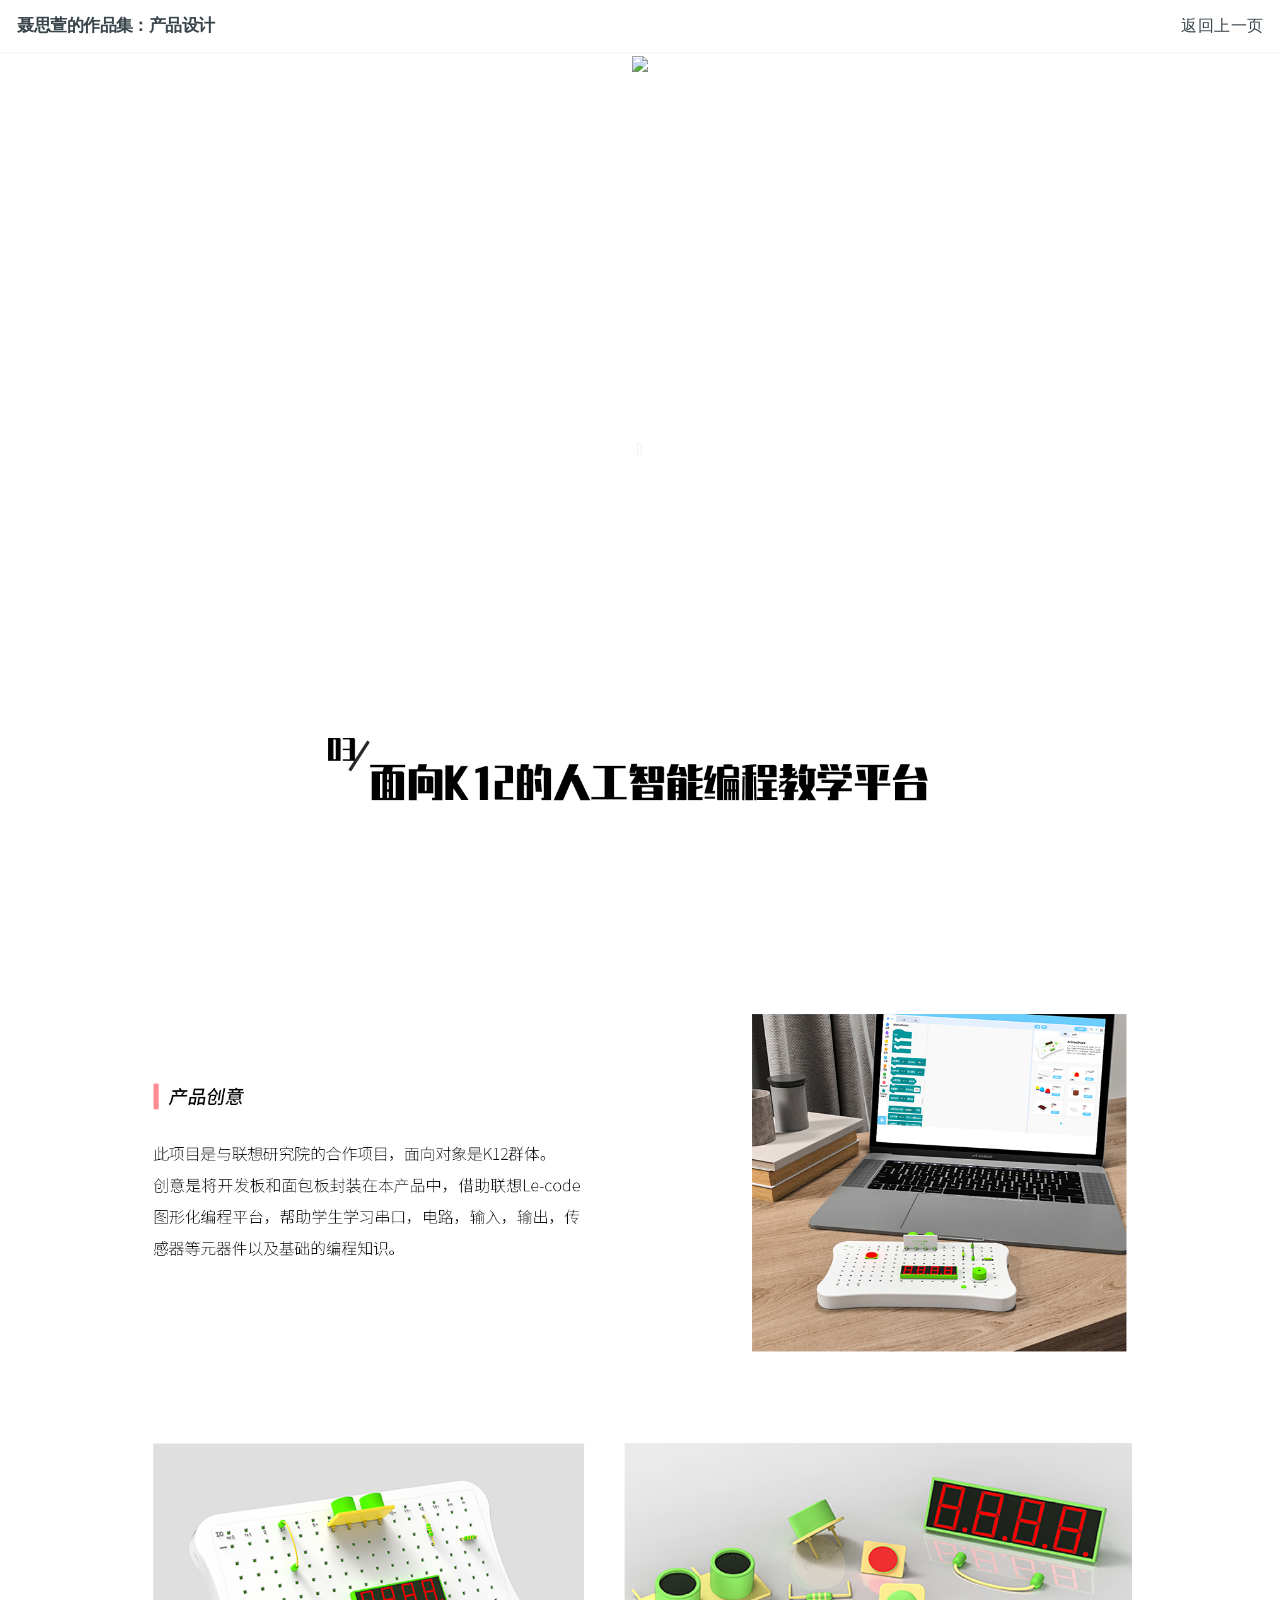
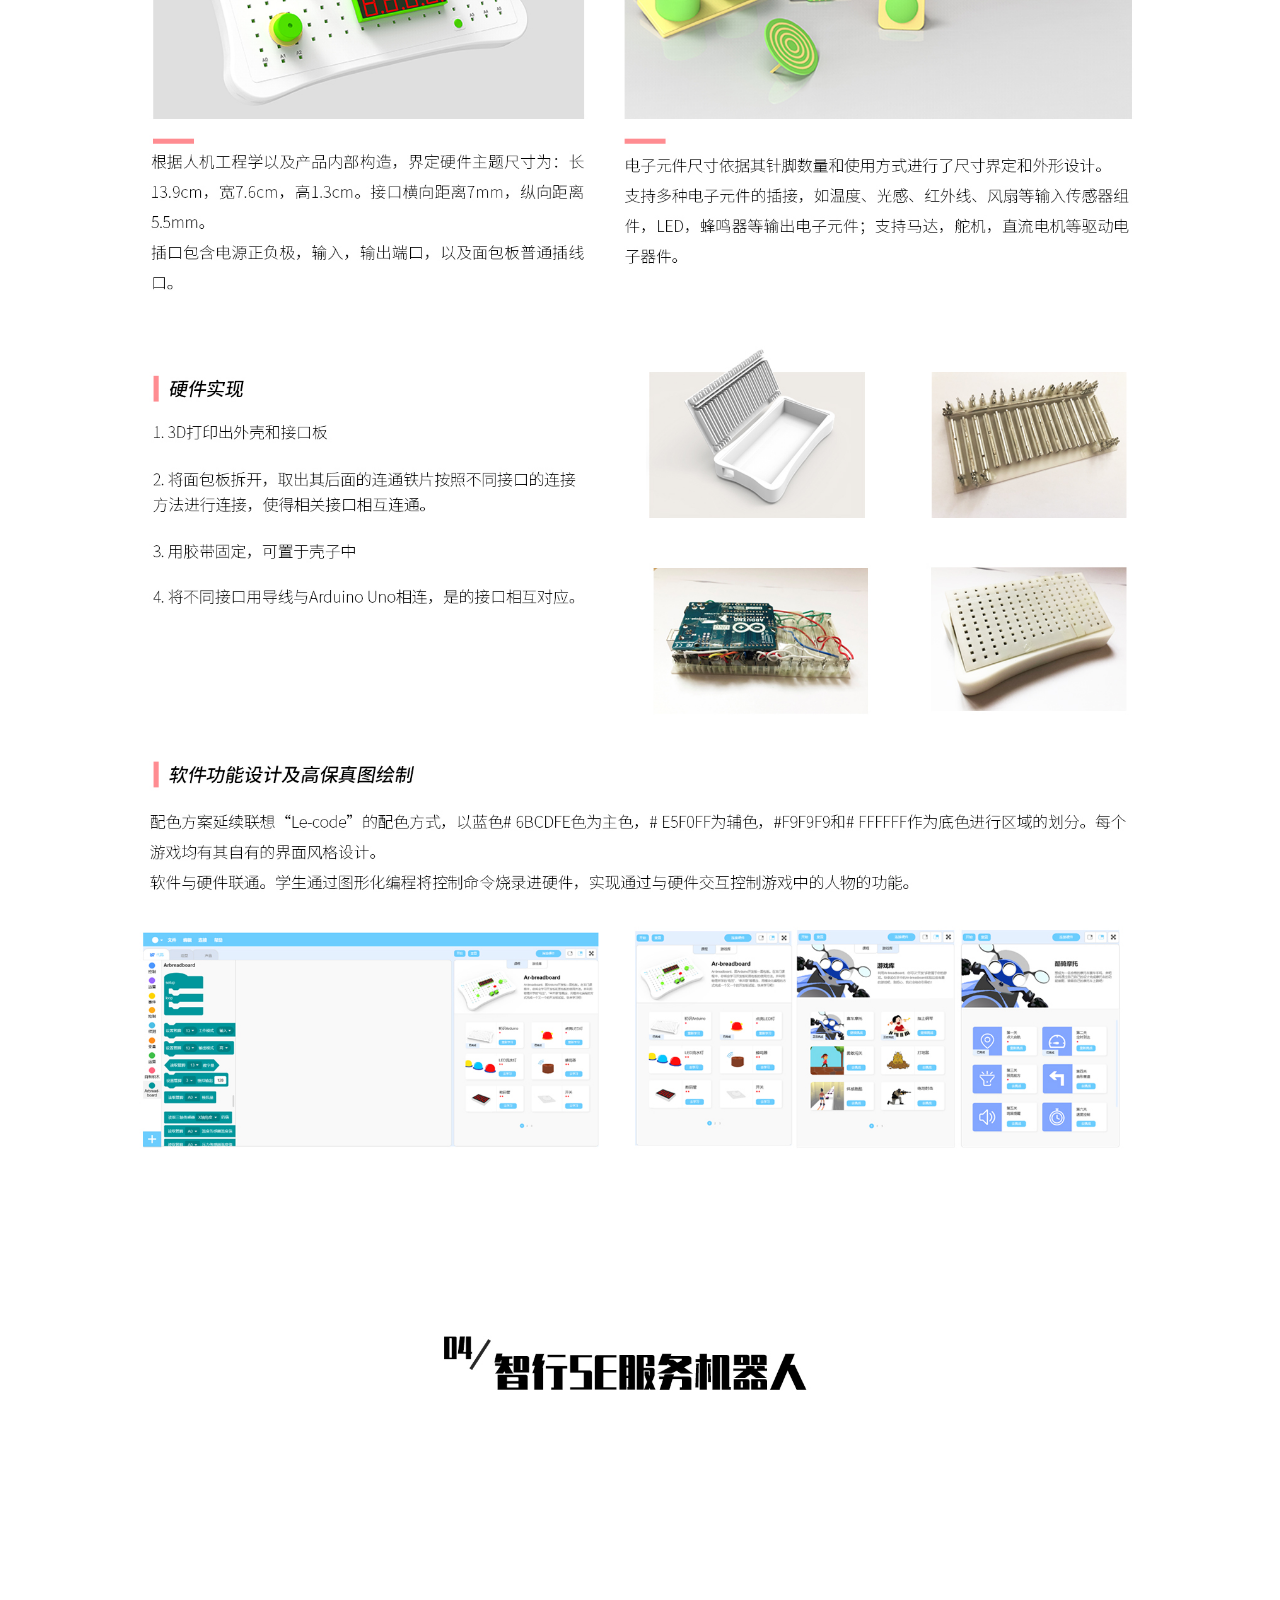
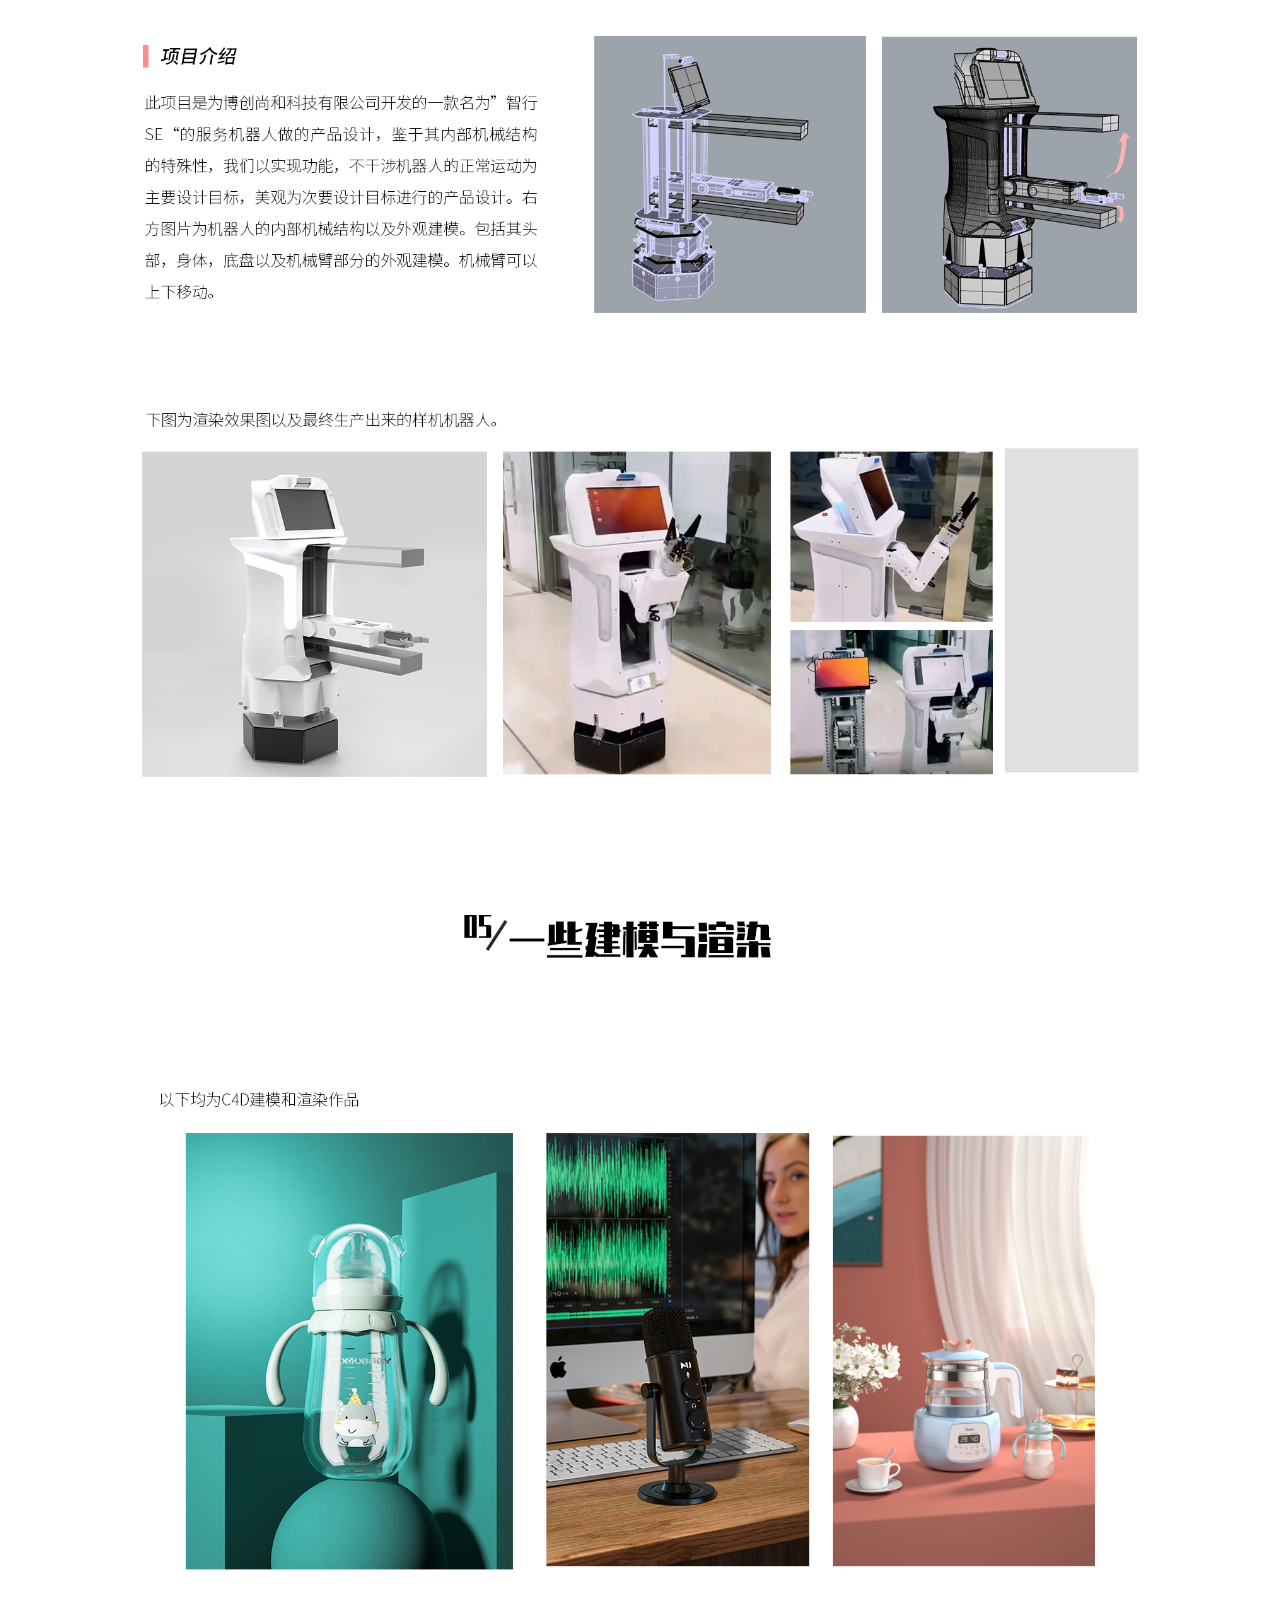
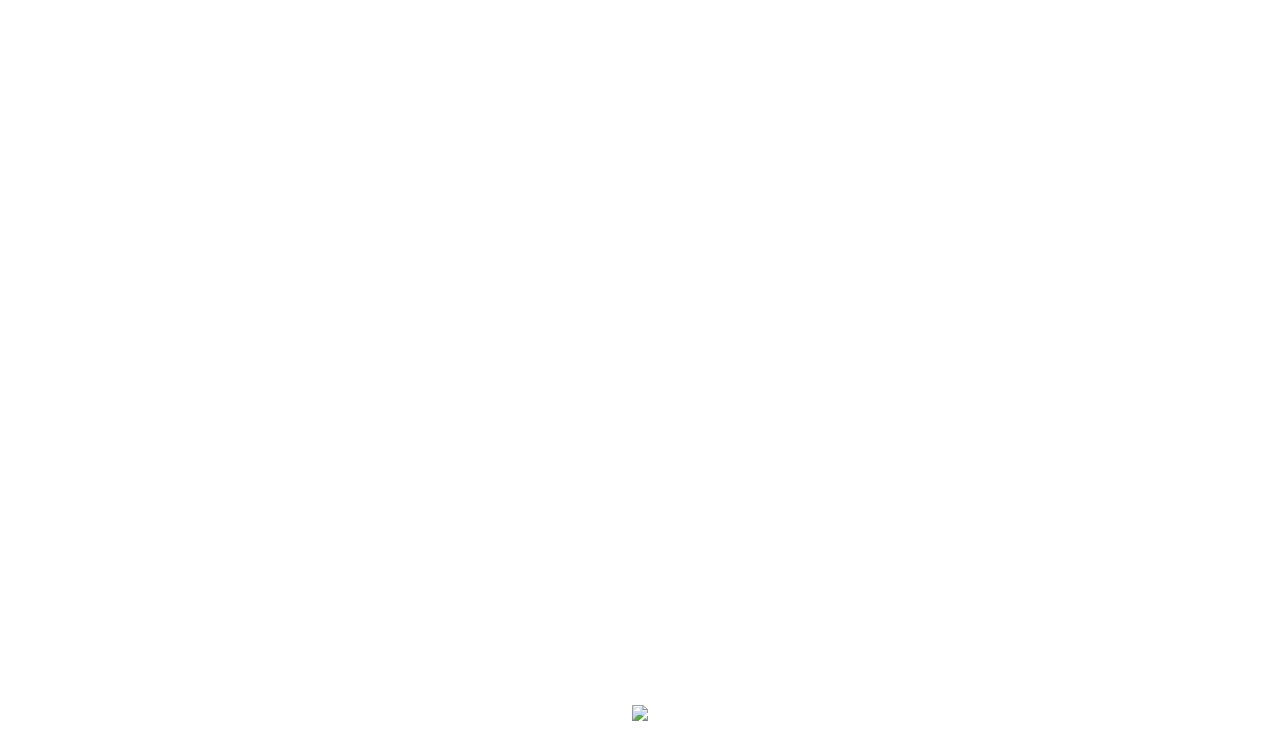
==== commit dcdc0d5c: "Update ID.html" ====
--- a/ID.html
+++ b/ID.html
@@ -34,9 +34,16 @@
 
     </p>
     <iframe src="//player.bilibili.com/player.html?aid=780951243&bvid=BV1B24y1M7Qs&cid=1052634555&page=1&high_quality=1&danmaku=0" allowfullscreen="allowfullscreen" width="100%" height="500" scrolling="no" frameborder="0" sandbox="allow-top-navigation allow-same-origin allow-forms allow-scripts"></iframe> 
+     <p style="text-align: center;">
+
+        <img src="./images/02.jpg">
+
+    </p>
+
+    <iframe src="//player.bilibili.com/player.html?aid=780951243&bvid=BV1B24y1M7Qs&cid=1052634555&page=1&high_quality=1&danmaku=0" allowfullscreen="allowfullscreen" width="100%" height="500" scrolling="no" frameborder="0" sandbox="allow-top-navigation allow-same-origin allow-forms allow-scripts"></iframe> 
       <p style="text-align: center;">
 
-        <img src="./images/02.jpg">
+        <img src="./images/03.jpg">
 
     </p>
 
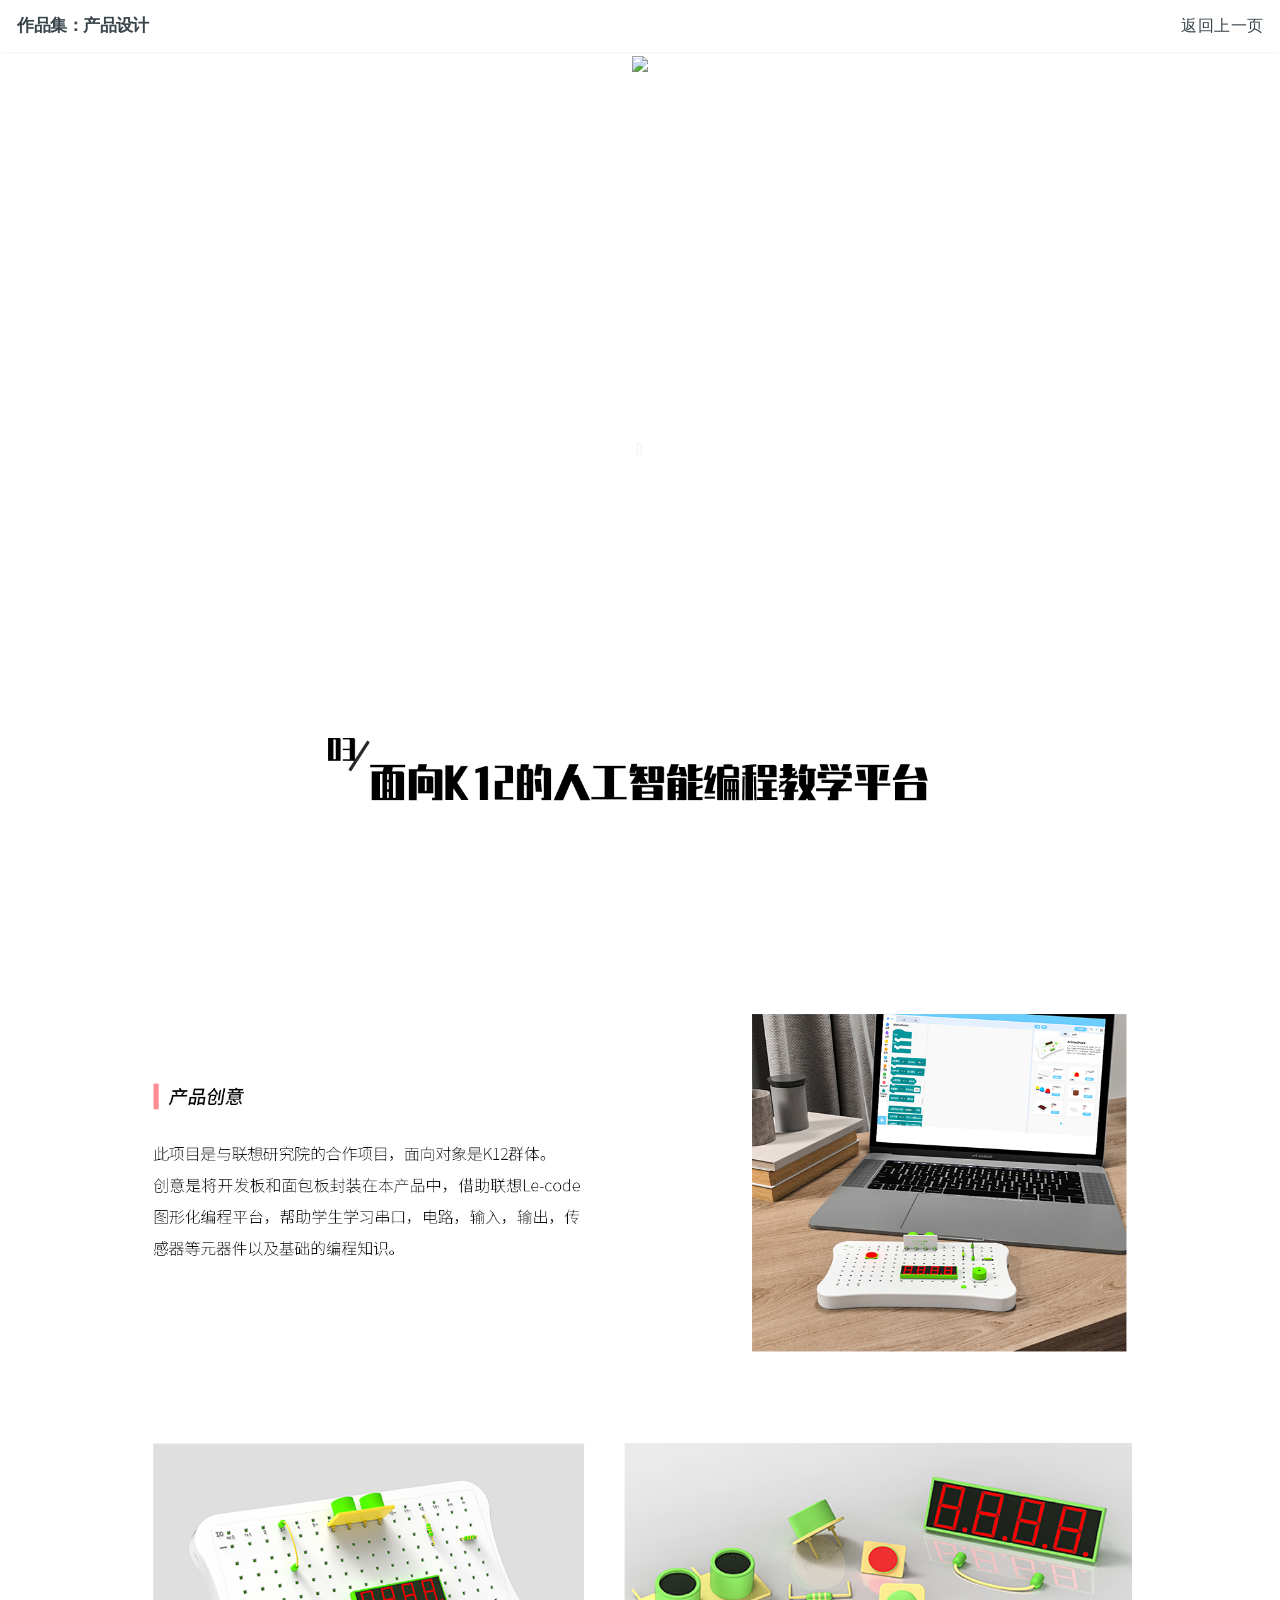
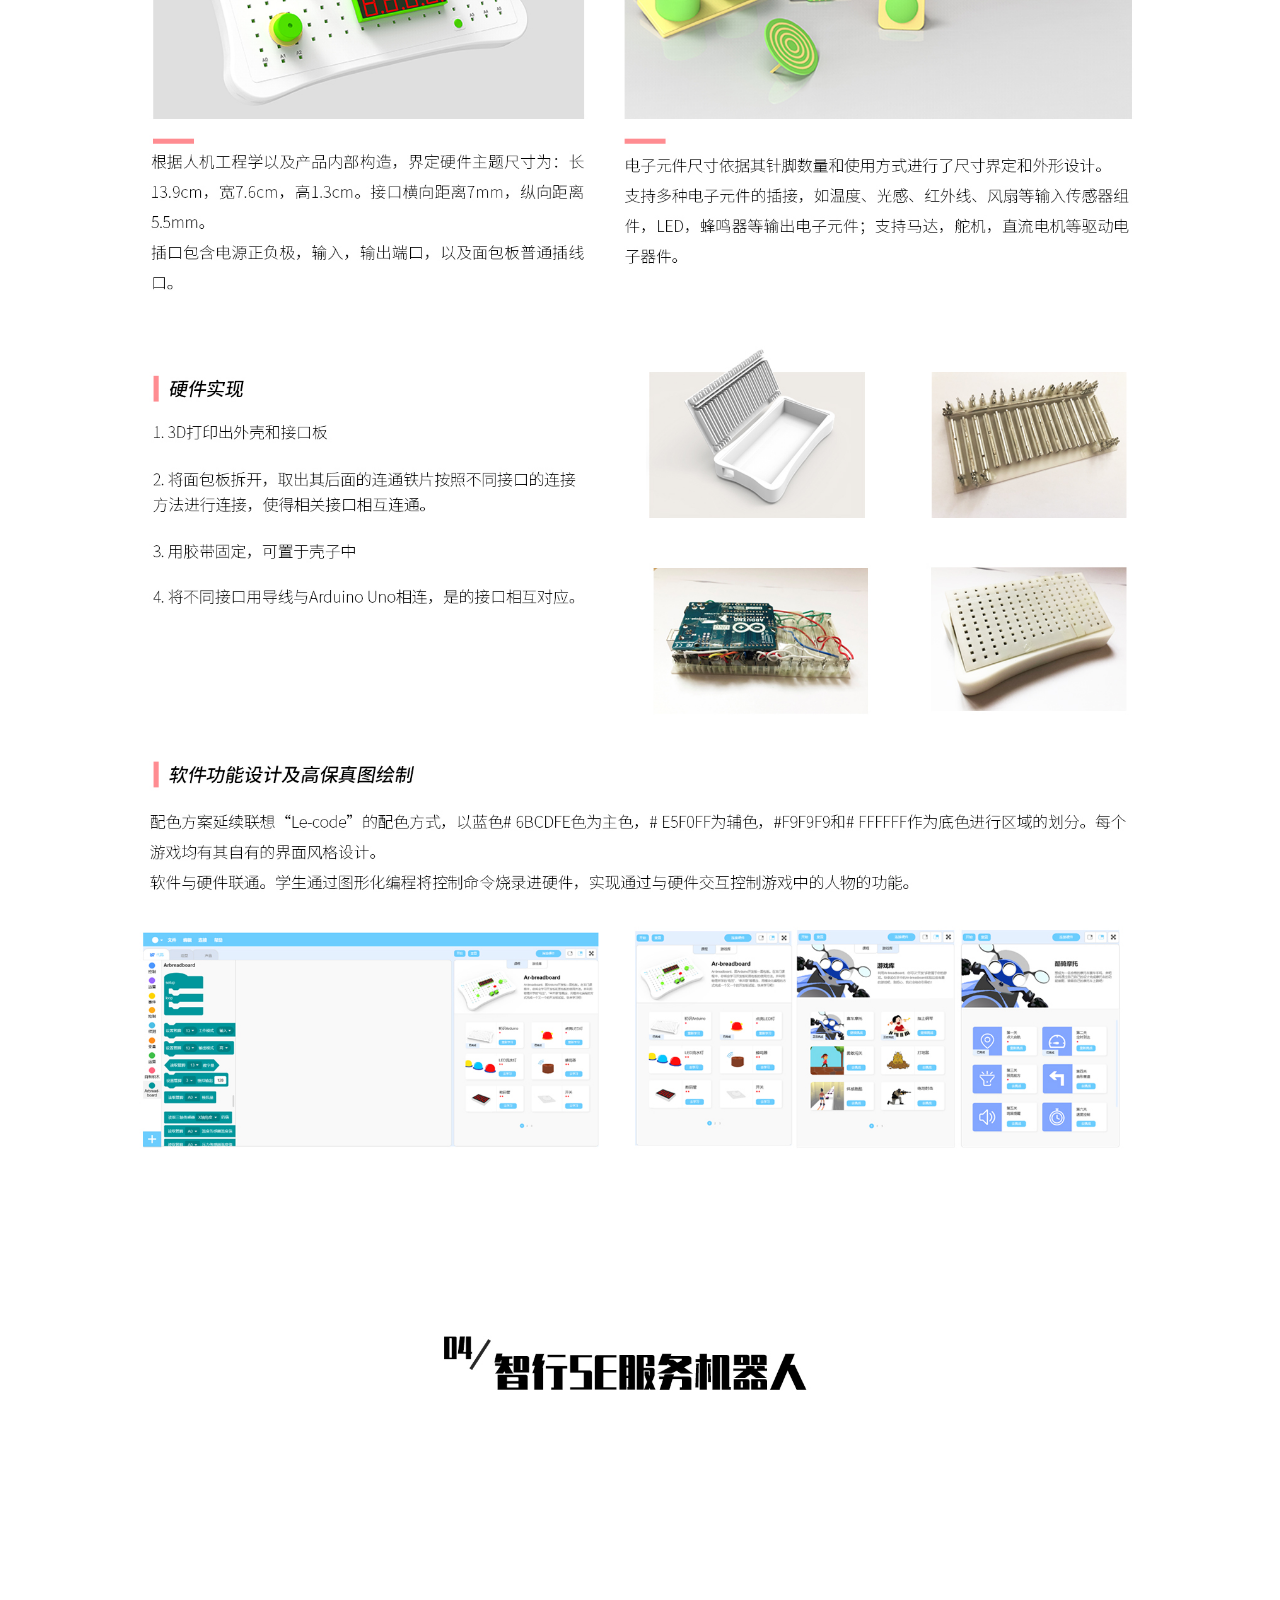
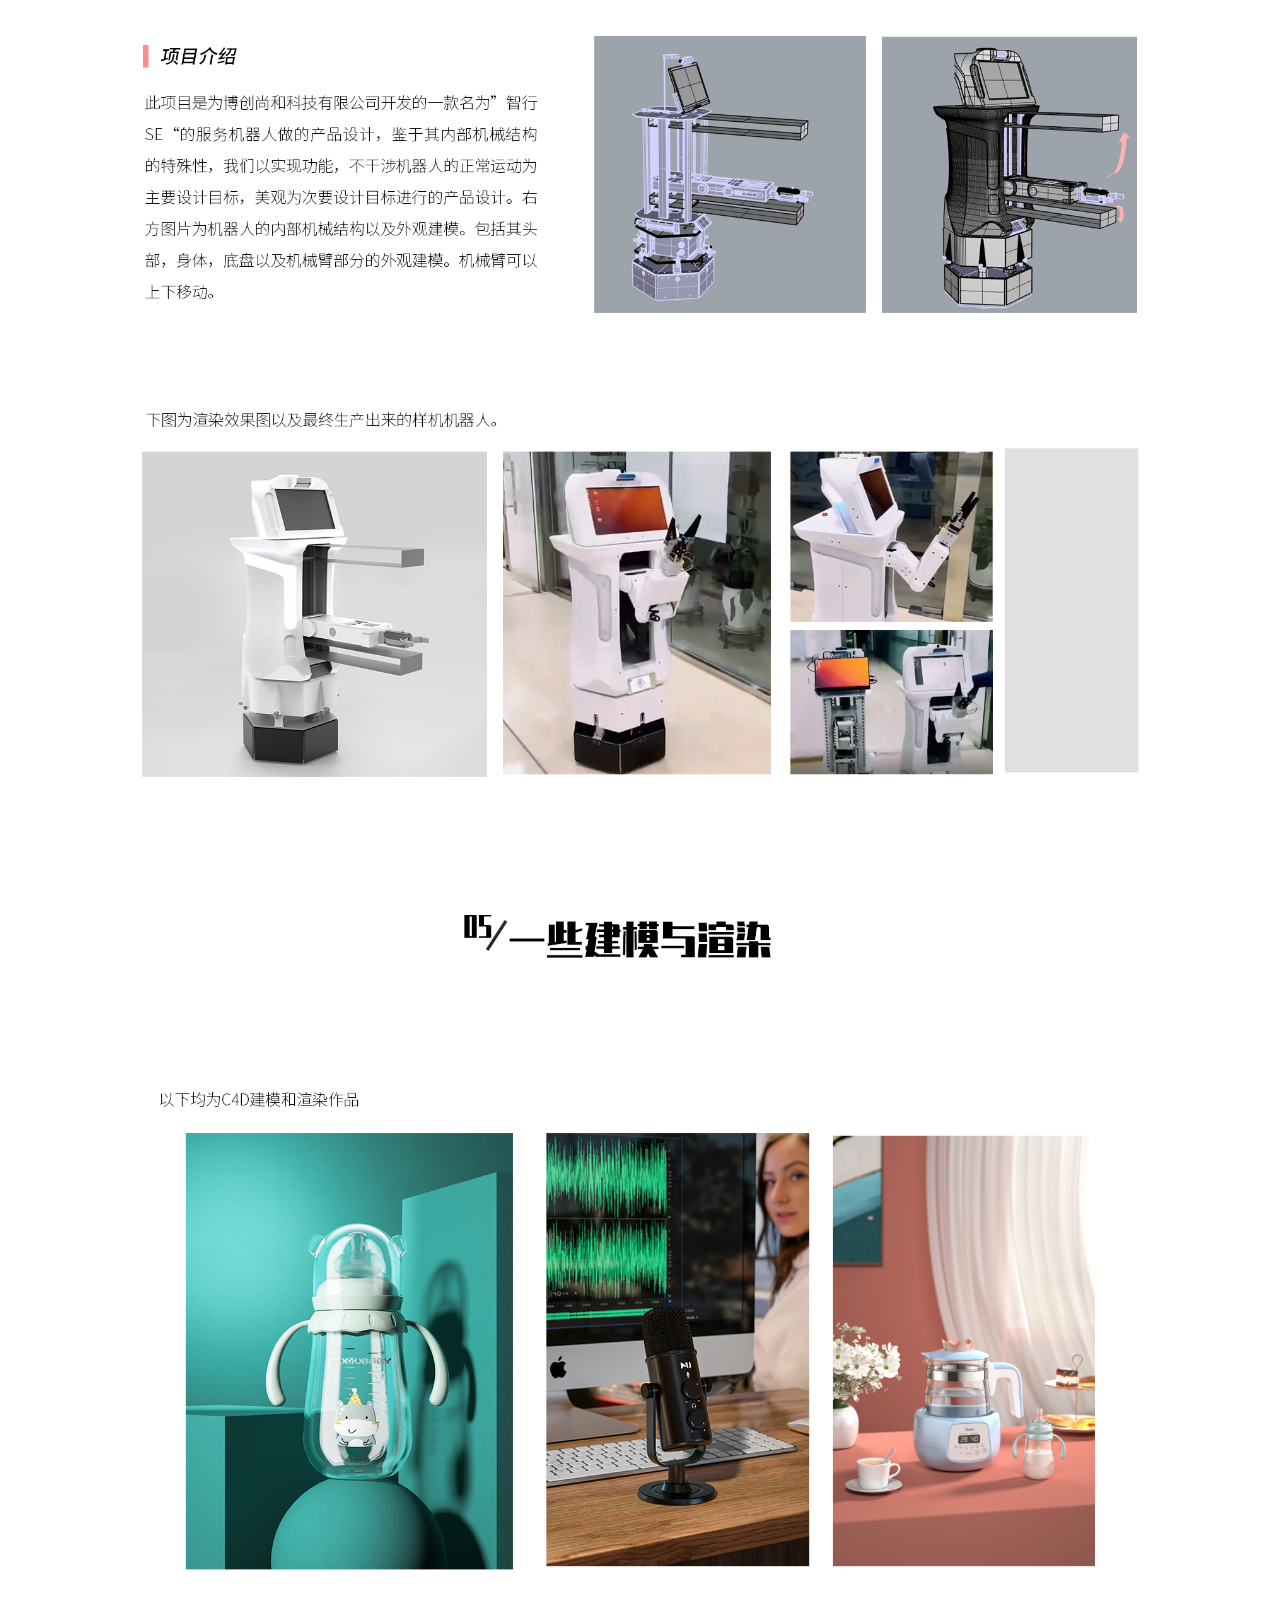
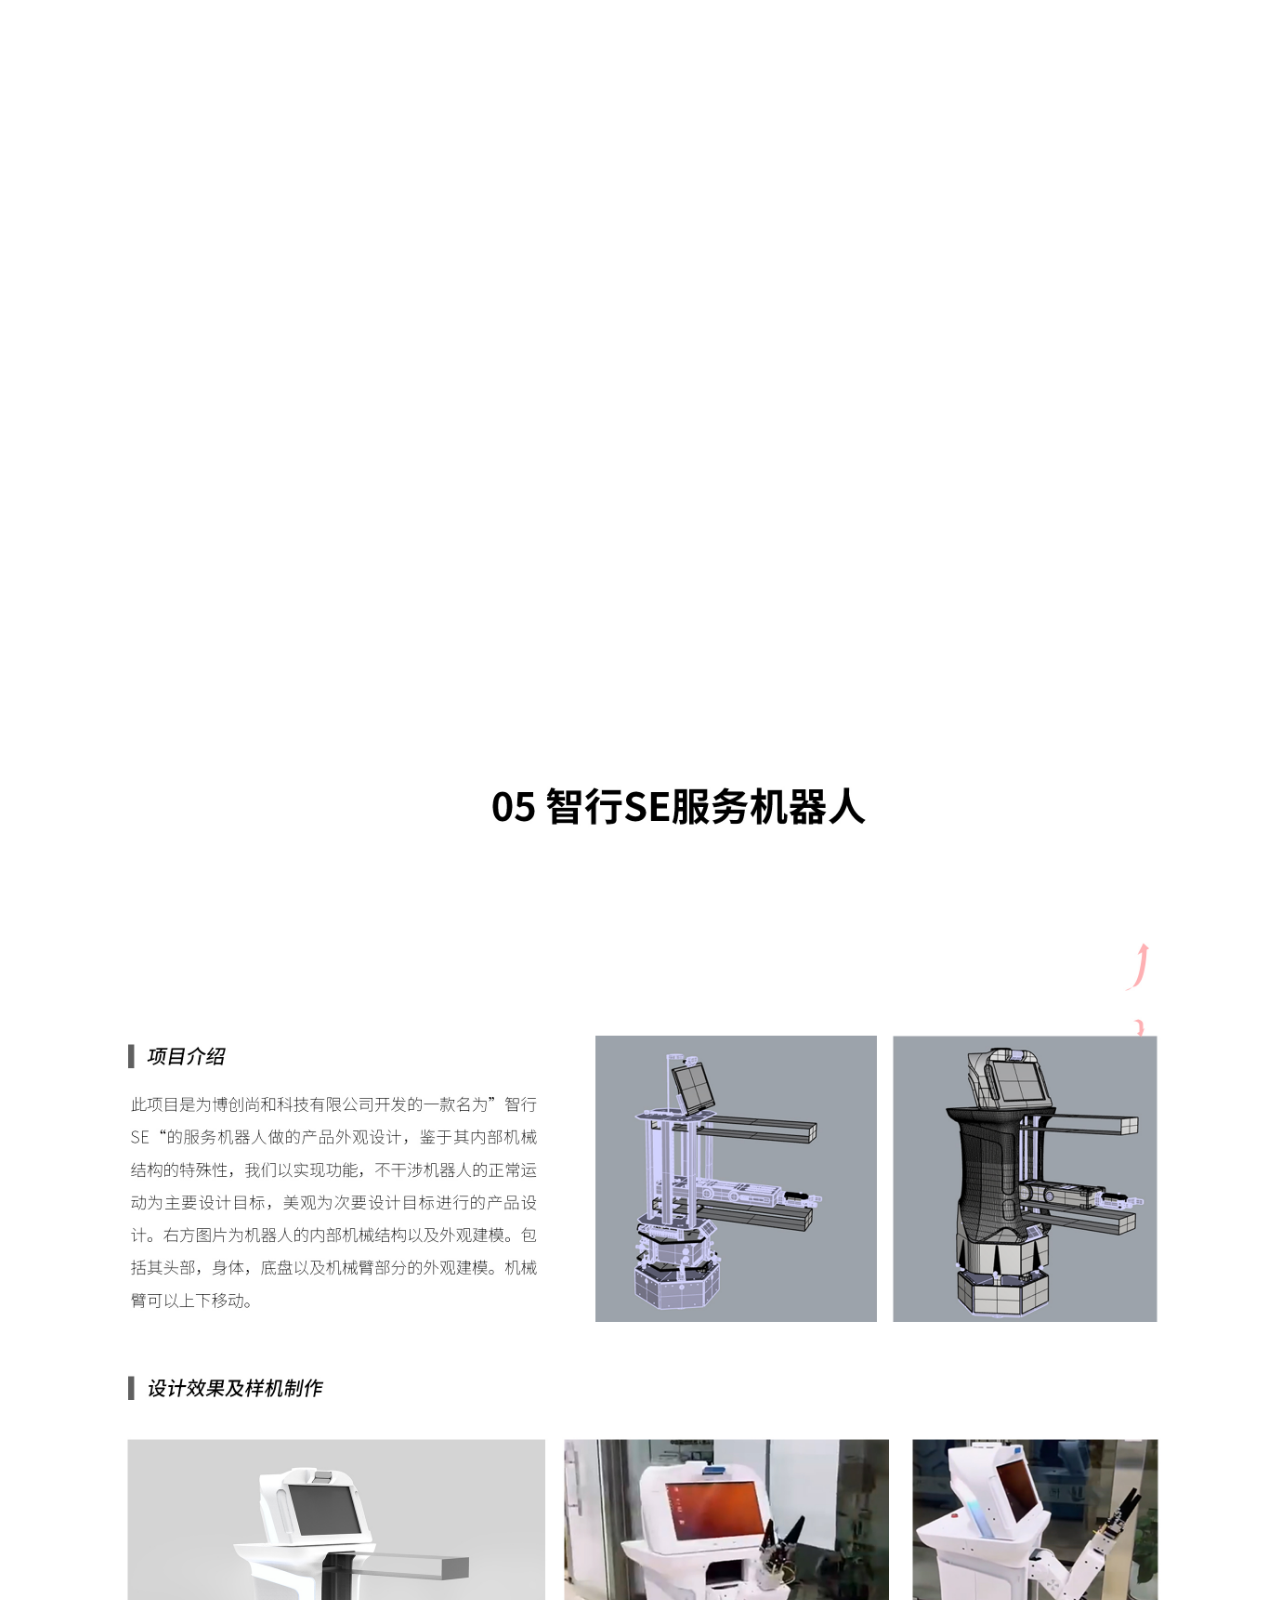
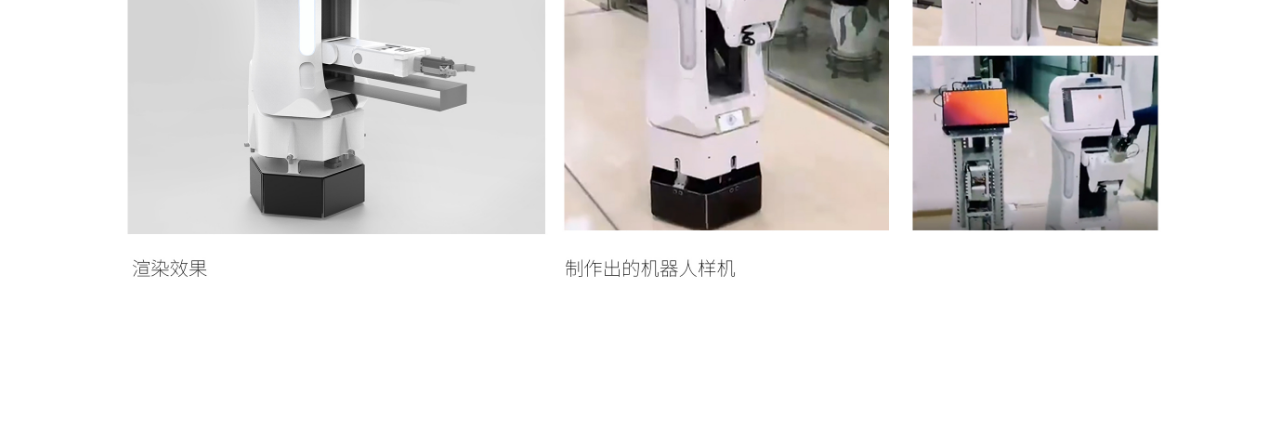
==== commit 4a3ded98: "Update ID.html" ====
--- a/ID.html
+++ b/ID.html
@@ -21,7 +21,7 @@
 
     <!-- Header -->
     <header id="header">
-        <h1>聂思萱的作品集：产品设计</h1>
+        <h1>作品集：产品设计</h1>
         <nav>
             <ul>
                 <li><a href="javascript:history.go(-1);">返回上一页</a></li>
@@ -33,7 +33,7 @@
         <img src="./images/01.jpg">
 
     </p>
-    <iframe src="//player.bilibili.com/player.html?aid=780951243&bvid=BV1B24y1M7Qs&cid=1052634555&page=1&high_quality=1&danmaku=0" allowfullscreen="allowfullscreen" width="100%" height="500" scrolling="no" frameborder="0" sandbox="allow-top-navigation allow-same-origin allow-forms allow-scripts"></iframe> 
+  <iframe src="//player.bilibili.com/player.html?aid=993760357&bvid=BV1Ax4y1N7nE&cid=1061903677&page=1&high_quality=1&danmaku=0" allowfullscreen="allowfullscreen" width="100%" height="500" scrolling="no" frameborder="0" sandbox="allow-top-navigation allow-same-origin allow-forms allow-scripts"></iframe> 
      <p style="text-align: center;">
 
         <img src="./images/02.jpg">
